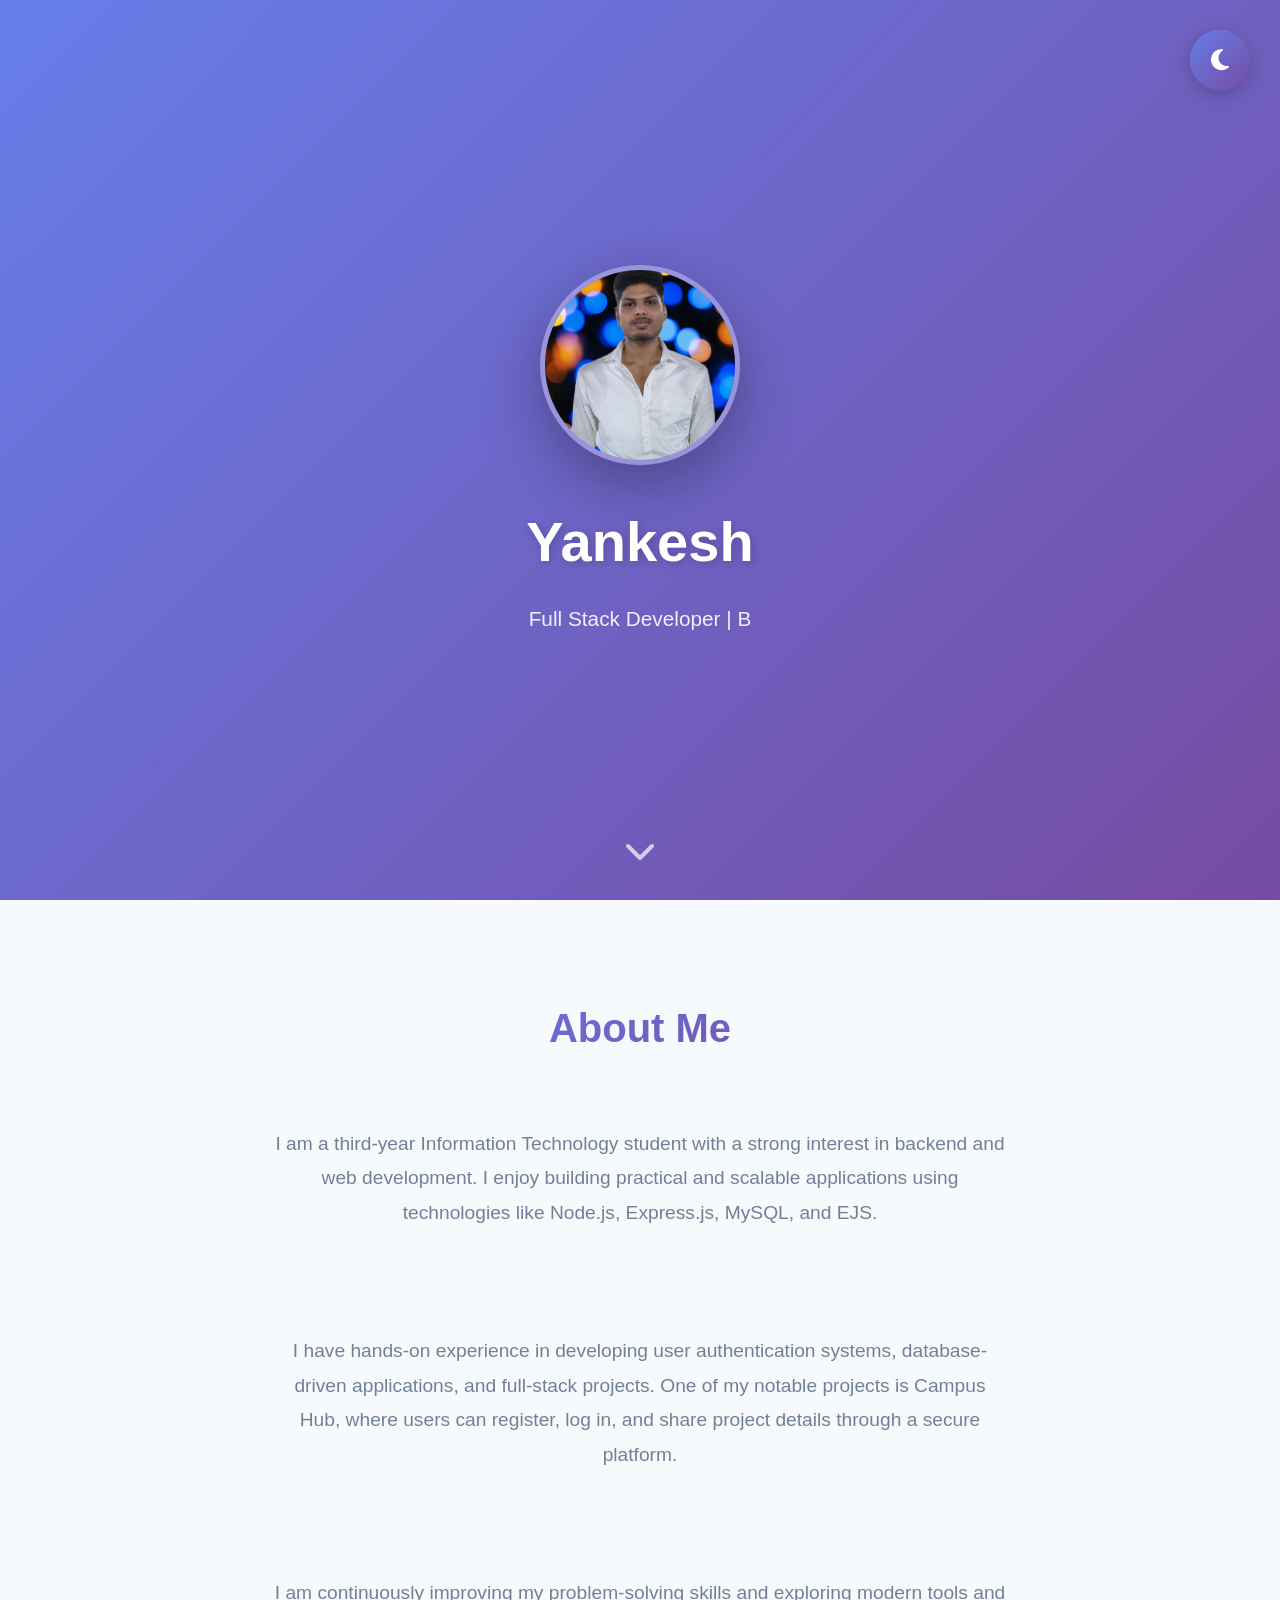
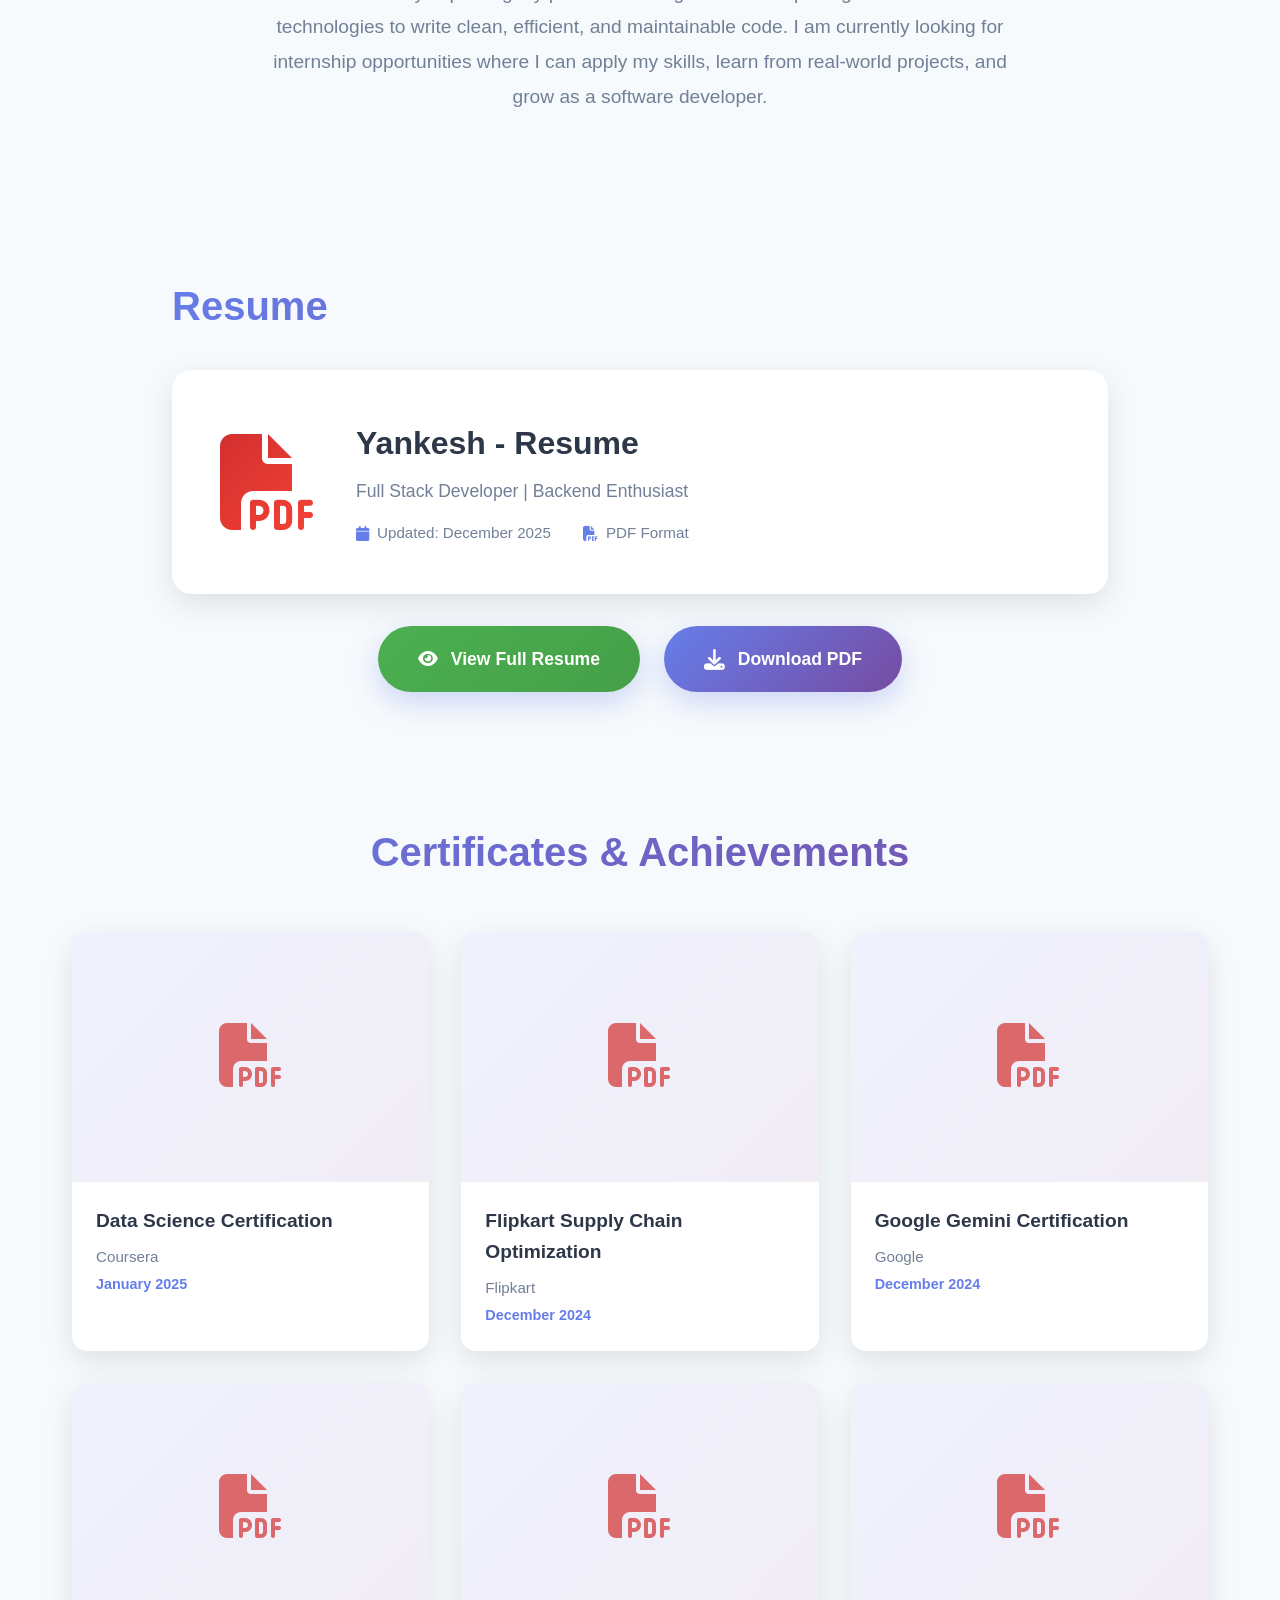
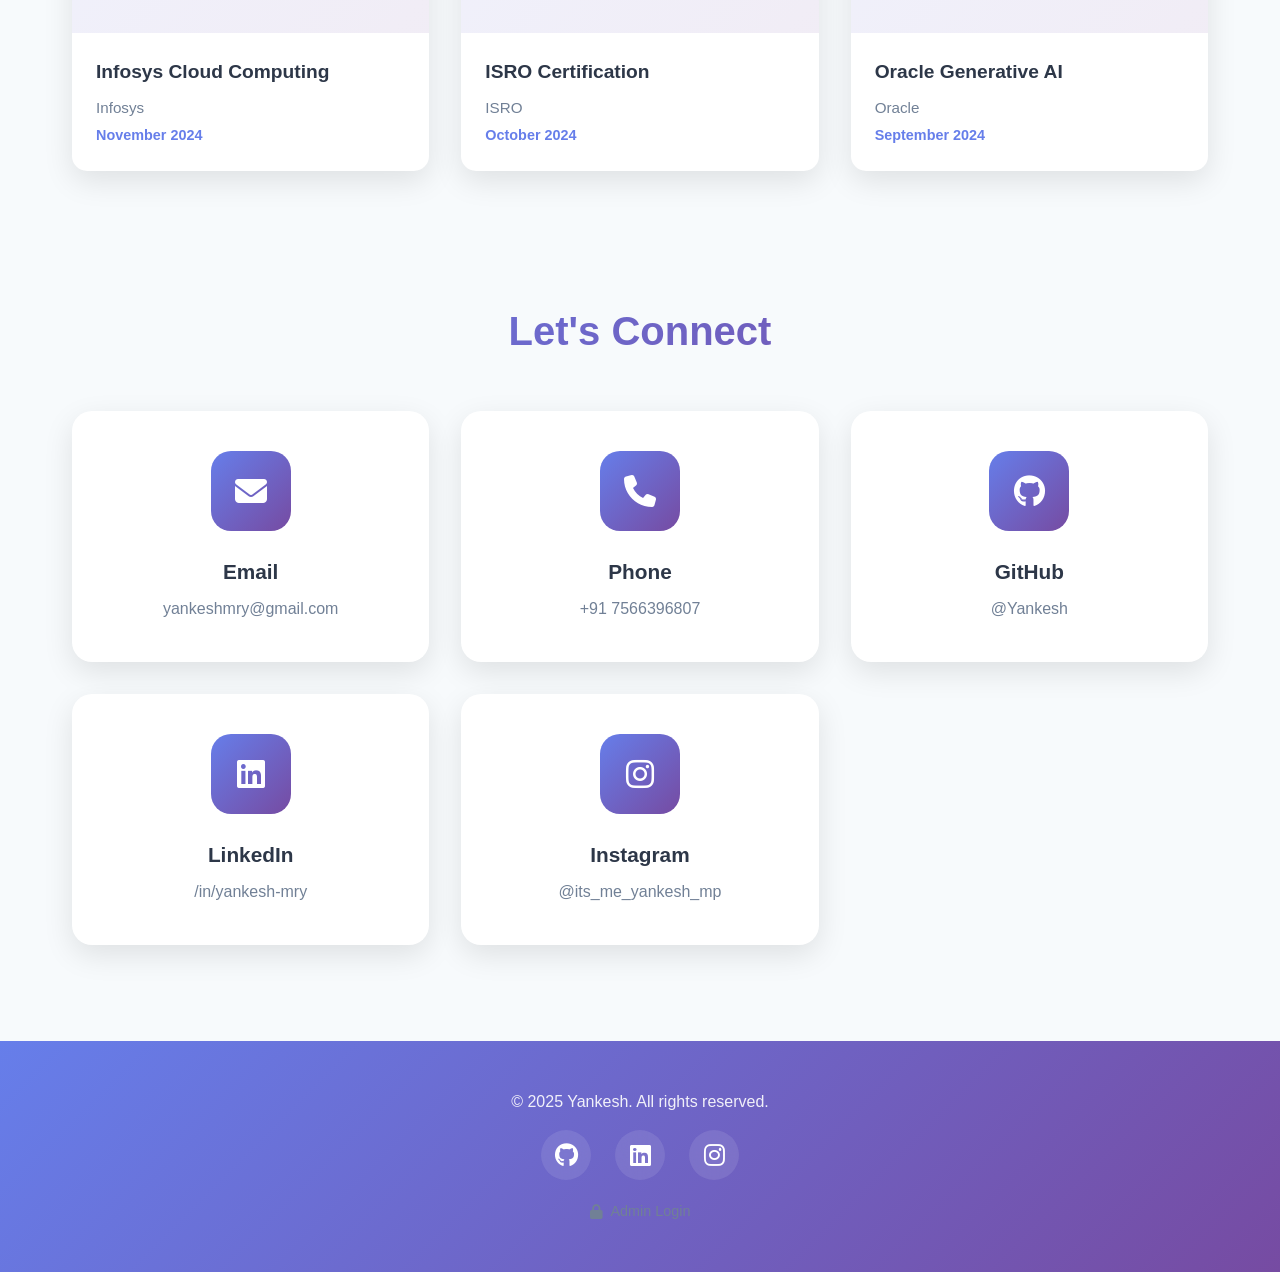
==== index.html @ 4e936c25 "Create portfolio website Add static portfolio, admin editor, resume, certificates, and profile asset" ====
<!DOCTYPE html>
<html lang="en">
<head>
    <meta charset="UTF-8">
    <meta name="viewport" content="width=device-width, initial-scale=1.0">
    <title>My Portfolio</title>
    <link rel="stylesheet" href="style.css">
    <link rel="stylesheet" href="https://cdnjs.cloudflare.com/ajax/libs/font-awesome/6.4.0/css/all.min.css">
</head>
<body>
    <!-- Theme Toggle Button -->
    <button class="theme-toggle" id="themeToggle" aria-label="Toggle Dark Mode">
        <i class="fas fa-moon"></i>
        <i class="fas fa-sun"></i>
    </button>
    
    <div class="container">
        <!-- Hero Section -->
        <section class="hero">
            <div class="profile-container">
                <div class="profile-image">
                    <img src="YANKESH.jpg" alt="Profile Photo">
                </div>
            </div>
            <h1 class="name">Yankesh</h1>
            <p class="tagline">Full Stack Developer | Backend Enthusiast | Problem Solver</p>
            <div class="scroll-indicator">
                <i class="fas fa-chevron-down"></i>
            </div>
        </section>

        <!-- About Section -->
        <section class="about">
            <h2 class="section-title">About Me</h2>
            <p class="about-text">
                I am a third-year Information Technology student with a strong interest in backend and web development. I enjoy building practical and scalable applications using technologies like Node.js, Express.js, MySQL, and EJS.
                <br><br>
                I have hands-on experience in developing user authentication systems, database-driven applications, and full-stack projects. One of my notable projects is Campus Hub, where users can register, log in, and share project details through a secure platform.
                <br><br>
                I am continuously improving my problem-solving skills and exploring modern tools and technologies to write clean, efficient, and maintainable code. I am currently looking for internship opportunities where I can apply my skills, learn from real-world projects, and grow as a software developer.
            </p>
        </section>

        <!-- Resume Section -->
        <section class="resume">
            <h2 class="section-title">Resume</h2>
            
            <div class="resume-container">
                <!-- Resume Card -->
                <div class="resume-card">
                    <div class="resume-icon-section">
                        <i class="fas fa-file-pdf"></i>
                    </div>
                    <div class="resume-info-section">
                        <h3>Yankesh - Resume</h3>
                        <p class="resume-subtitle">Full Stack Developer | Backend Enthusiast</p>
                        <div class="resume-meta">
                            <span><i class="fas fa-calendar"></i> Updated: December 2025</span>
                            <span><i class="fas fa-file-pdf"></i> PDF Format</span>
                        </div>
                    </div>
                </div>
                
                <!-- Action Buttons -->
                <div class="resume-actions">
                    <a href="Yankesh_Resume_2025.pdf" target="_blank" class="view-btn">
                        <i class="fas fa-eye"></i>
                        View Full Resume
                    </a>
                    <a href="Yankesh_Resume_2025.pdf" download="Yankesh_Resume.pdf" class="download-btn">
                        <i class="fas fa-download"></i>
                        Download PDF
                    </a>
                </div>
            </div>
        </section>

        <!-- Certificates Section -->
        <section class="certificates">
            <h2 class="section-title">Certificates & Achievements</h2>
            <div class="certificates-grid" id="certificatesGrid">
                <!-- Certificates will be dynamically loaded here -->
            </div>
        </section>

        <!-- Certificate Modal -->
        <div class="modal" id="certificateModal">
            <span class="modal-close">&times;</span>
            <div class="modal-content">
                <img src="" alt="Certificate" id="modalImage">
                <div class="modal-navigation">
                    <button class="modal-nav prev" id="prevCert"><i class="fas fa-chevron-left"></i></button>
                    <button class="modal-nav next" id="nextCert"><i class="fas fa-chevron-right"></i></button>
                </div>
            </div>
        </div>

        <!-- Contact Section -->
        <section class="contact">
            <h2 class="section-title">Let's Connect</h2>
            <div class="contact-grid">
                <!-- Email -->
                <a href="mailto:yankeshmry@gmail.com" class="contact-card">
                    <div class="icon-wrapper">
                        <i class="fas fa-envelope"></i>
                    </div>
                    <h3>Email</h3>
                    <p>yankeshmry@gmail.com</p>
                </a>

                <!-- Phone -->
                <a href="tel:+917566396807" class="contact-card">
                    <div class="icon-wrapper">
                        <i class="fas fa-phone"></i>
                    </div>
                    <h3>Phone</h3>
                    <p>+91 7566396807</p>
                </a>

                <!-- GitHub -->
                <a href="https://github.com/Yankesh" target="_blank" class="contact-card">
                    <div class="icon-wrapper">
                        <i class="fab fa-github"></i>
                    </div>
                    <h3>GitHub</h3>
                    <p>@Yankesh</p>
                </a>

                <!-- LinkedIn -->
                <a href="https://www.linkedin.com/in/yankesh-mry-a05495261/" target="_blank" class="contact-card">
                    <div class="icon-wrapper">
                        <i class="fab fa-linkedin"></i>
                    </div>
                    <h3>LinkedIn</h3>
                    <p>/in/yankesh-mry</p>
                </a>

                <!-- Instagram -->
                <a href="https://www.instagram.com/its_me_yankesh_mp/" target="_blank" class="contact-card">
                    <div class="icon-wrapper">
                        <i class="fab fa-instagram"></i>
                    </div>
                    <h3>Instagram</h3>
                    <p>@its_me_yankesh_mp</p>
                </a>
            </div>
        </section>

        <!-- Footer -->
        <footer class="footer">
            <p>&copy; 2025 Yankesh. All rights reserved.</p>
            <div class="social-links">
                <a href="https://github.com/Yankesh" target="_blank"><i class="fab fa-github"></i></a>
                <a href="https://www.linkedin.com/in/yankesh-mry-a05495261/" target="_blank"><i class="fab fa-linkedin"></i></a>
                <a href="https://www.instagram.com/its_me_yankesh_mp/" target="_blank"><i class="fab fa-instagram"></i></a>
            </div>
            <a href="admin.html" class="admin-login">
                <i class="fas fa-lock"></i>
                Admin Login
            </a>
        </footer>
    </div>

    <!-- Background Animation -->
    <div class="bg-animation">
        <div class="shape shape-1"></div>
        <div class="shape shape-2"></div>
        <div class="shape shape-3"></div>
    </div>

    <script src="script.js"></script>
</body>
</html>
---- style.css ----
* {
    margin: 0;
    padding: 0;
    box-sizing: border-box;
}

:root {
    --primary-color: #667eea;
    --secondary-color: #764ba2;
    --accent-color: #f093fb;
    --text-color: #2d3748;
    --text-light: #718096;
    --bg-color: #f7fafc;
    --card-bg: #ffffff;
    --shadow: 0 10px 30px rgba(0, 0, 0, 0.1);
    --shadow-hover: 0 15px 40px rgba(0, 0, 0, 0.15);
}

/* Dark Theme */
body.dark-theme {
    --text-color: #e2e8f0;
    --text-light: #a0aec0;
    --bg-color: #1a202c;
    --card-bg: #2d3748;
    --shadow: 0 10px 30px rgba(0, 0, 0, 0.3);
    --shadow-hover: 0 15px 40px rgba(0, 0, 0, 0.4);
}

body {
    font-family: 'Segoe UI', Tahoma, Geneva, Verdana, sans-serif;
    background: var(--bg-color);
    color: var(--text-color);
    line-height: 1.6;
    overflow-x: hidden;
    transition: background 0.3s ease, color 0.3s ease;
}

/* Theme Toggle Button */
.theme-toggle {
    position: fixed;
    top: 30px;
    right: 30px;
    width: 60px;
    height: 60px;
    border-radius: 50%;
    border: none;
    background: linear-gradient(135deg, var(--primary-color), var(--secondary-color));
    color: white;
    font-size: 1.5rem;
    cursor: pointer;
    box-shadow: 0 5px 20px rgba(0, 0, 0, 0.2);
    z-index: 1000;
    display: flex;
    align-items: center;
    justify-content: center;
    transition: all 0.3s ease;
    overflow: hidden;
}

.theme-toggle:hover {
    transform: scale(1.1) rotate(10deg);
    box-shadow: 0 8px 25px rgba(0, 0, 0, 0.3);
}

.theme-toggle:active {
    transform: scale(0.95);
}

.theme-toggle i {
    position: absolute;
    transition: all 0.3s ease;
}

.theme-toggle .fa-sun {
    opacity: 0;
    transform: rotate(180deg) scale(0);
}

.theme-toggle .fa-moon {
    opacity: 1;
    transform: rotate(0deg) scale(1);
}

body.dark-theme .theme-toggle .fa-sun {
    opacity: 1;
    transform: rotate(0deg) scale(1);
}

body.dark-theme .theme-toggle .fa-moon {
    opacity: 0;
    transform: rotate(-180deg) scale(0);
}

.container {
    position: relative;
    z-index: 1;
}

/* Hero Section */
.hero {
    min-height: 100vh;
    display: flex;
    flex-direction: column;
    justify-content: center;
    align-items: center;
    text-align: center;
    padding: 2rem;
    background: linear-gradient(135deg, var(--primary-color) 0%, var(--secondary-color) 100%);
    position: relative;
    overflow: hidden;
}

.profile-container {
    margin-bottom: 2rem;
    animation: fadeInDown 1s ease;
}

.profile-image {
    width: 200px;
    height: 200px;
    border-radius: 50%;
    overflow: hidden;
    border: 5px solid rgba(255, 255, 255, 0.3);
    box-shadow: 0 20px 60px rgba(0, 0, 0, 0.3);
    transition: transform 0.3s ease;
}

.profile-image:hover {
    transform: scale(1.05) rotate(5deg);
}

.profile-image img {
    width: 100%;
    height: 100%;
    object-fit: cover;
}

.name {
    font-size: 3.5rem;
    font-weight: 700;
    color: white;
    margin-bottom: 1rem;
    animation: fadeInUp 1s ease 0.2s backwards;
    text-shadow: 2px 2px 10px rgba(0, 0, 0, 0.2);
}

.tagline {
    font-size: 1.3rem;
    color: rgba(255, 255, 255, 0.9);
    animation: fadeInUp 1s ease 0.4s backwards;
    font-weight: 300;
}

.scroll-indicator {
    position: absolute;
    bottom: 30px;
    left: 50%;
    transform: translateX(-50%);
    animation: bounce 2s infinite;
}

.scroll-indicator i {
    font-size: 2rem;
    color: rgba(255, 255, 255, 0.7);
}

/* About Section */
.about {
    max-width: 800px;
    margin: 0 auto;
    padding: 6rem 2rem;
    text-align: center;
    animation: fadeIn 1s ease;
}

.section-title {
    font-size: 2.5rem;
    margin-bottom: 2rem;
    background: linear-gradient(135deg, var(--primary-color), var(--secondary-color));
    -webkit-background-clip: text;
    -webkit-text-fill-color: transparent;
    background-clip: text;
    font-weight: 700;
}

.about-text {
    font-size: 1.2rem;
    color: var(--text-light);
    line-height: 1.8;
    white-space: pre-line;
}

/* Resume Section */
.resume {
    max-width: 1000px;
    margin: 0 auto;
    padding: 4rem 2rem;
    background: var(--bg-color);
}

.resume-container {
    display: flex;
    flex-direction: column;
    align-items: center;
    gap: 2rem;
}

.resume-viewer {
    width: 100%;
    height: 700px;
    border-radius: 15px;
    overflow: hidden;
    box-shadow: var(--shadow);
    background: #f5f5f5;
    border: 2px solid rgba(102, 126, 234, 0.2);
    position: relative;
}

.resume-viewer iframe {
    width: 100%;
    height: 100%;
    border: none;
    display: block;
}

.resume-card {
    width: 100%;
    background: var(--card-bg);
    border-radius: 20px;
    padding: 3rem;
    box-shadow: var(--shadow);
    display: flex;
    align-items: center;
    gap: 2.5rem;
    transition: all 0.3s ease;
}

.resume-card:hover {
    box-shadow: var(--shadow-hover);
    transform: translateY(-5px);
}

.resume-icon-section {
    flex-shrink: 0;
}

.resume-icon-section i {
    font-size: 6rem;
    background: linear-gradient(135deg, #d32f2f, #f44336);
    -webkit-background-clip: text;
    -webkit-text-fill-color: transparent;
    background-clip: text;
}

.resume-info-section {
    flex: 1;
}

.resume-info-section h3 {
    font-size: 2rem;
    color: var(--text-color);
    margin-bottom: 0.5rem;
}

.resume-subtitle {
    color: var(--text-light);
    font-size: 1.1rem;
    margin-bottom: 1rem;
}

.resume-meta {
    display: flex;
    gap: 2rem;
    flex-wrap: wrap;
}

.resume-meta span {
    display: flex;
    align-items: center;
    gap: 0.5rem;
    color: var(--text-light);
    font-size: 0.95rem;
}

.resume-meta i {
    color: var(--primary-color);
}

.resume-placeholder {
    text-align: center;
    padding: 3rem;
}

.resume-placeholder i {
    font-size: 5rem;
    color: var(--primary-color);
    margin-bottom: 1.5rem;
}

.resume-placeholder h3 {
    font-size: 1.8rem;
    color: var(--text-color);
    margin-bottom: 0.5rem;
}

.resume-placeholder p {
    color: var(--text-light);
    font-size: 1.1rem;
}

.resume-actions {
    display: flex;
    gap: 1.5rem;
    flex-wrap: wrap;
    justify-content: center;
}

.view-btn,
.download-btn {
    display: inline-flex;
    align-items: center;
    gap: 0.8rem;
    padding: 1.2rem 2.5rem;
    color: white;
    text-decoration: none;
    border-radius: 50px;
    font-size: 1.1rem;
    font-weight: 600;
    box-shadow: 0 10px 30px rgba(102, 126, 234, 0.3);
    transition: all 0.3s ease;
}

.view-btn {
    background: linear-gradient(135deg, #4CAF50, #45a049);
}

.view-btn:hover {
    transform: translateY(-5px);
    box-shadow: 0 15px 40px rgba(76, 175, 80, 0.4);
}

.resume-viewer iframe {
    width: 100%;
    height: 100%;
    border: none;
    display: block;
    background: white;
}

.resume-viewer object,
.resume-viewer embed {
    width: 100%;
    height: 100%;
    border: none;
}

.resume-download {
    text-align: center;
}

.download-btn {
    display: inline-flex;
    align-items: center;
    gap: 0.8rem;
    padding: 1.2rem 2.5rem;
    background: linear-gradient(135deg, var(--primary-color), var(--secondary-color));
    color: white;
    text-decoration: none;
    border-radius: 50px;
    font-size: 1.1rem;
    font-weight: 600;
    box-shadow: 0 10px 30px rgba(102, 126, 234, 0.3);
    transition: all 0.3s ease;
}

.download-btn:hover {
    transform: translateY(-5px);
    box-shadow: 0 15px 40px rgba(102, 126, 234, 0.4);
}

.download-btn i {
    font-size: 1.3rem;
}

.admin-login {
    display: inline-flex;
    align-items: center;
    gap: 0.5rem;
    margin-top: 1.25rem;
    color: var(--text-light);
    font-size: 0.9rem;
    text-decoration: none;
    transition: color 0.2s ease;
}

.admin-login:hover {
    color: var(--primary-color);
}

/* Certificates Section */
.certificates {
    max-width: 1200px;
    margin: 0 auto;
    padding: 4rem 2rem;
    text-align: center;
    background: var(--bg-color);
}

.certificates-grid {
    display: grid;
    grid-template-columns: repeat(auto-fit, minmax(300px, 1fr));
    gap: 2rem;
    margin-top: 3rem;
}

.certificate-card {
    background: var(--card-bg);
    border-radius: 15px;
    overflow: hidden;
    box-shadow: var(--shadow);
    transition: all 0.3s ease;
    cursor: pointer;
}

.certificate-card:hover {
    transform: translateY(-10px);
    box-shadow: var(--shadow-hover);
}

.certificate-image {
    position: relative;
    width: 100%;
    height: 250px;
    overflow: hidden;
    background: linear-gradient(135deg, rgba(102, 126, 234, 0.1), rgba(118, 75, 162, 0.1));
    display: flex;
    align-items: center;
    justify-content: center;
}

.pdf-icon {
    font-size: 4rem;
    color: #d32f2f;
    opacity: 0.7;
    transition: all 0.3s ease;
}

.certificate-card:hover .pdf-icon {
    transform: scale(1.2);
    color: #ff5252;
    opacity: 1;
}

.certificate-image img {
    width: 100%;
    height: 100%;
    object-fit: cover;
    transition: transform 0.3s ease;
}

.certificate-card:hover .certificate-image img {
    transform: scale(1.1);
}

.certificate-overlay {
    position: absolute;
    top: 0;
    left: 0;
    width: 100%;
    height: 100%;
    background: rgba(102, 126, 234, 0.9);
    display: flex;
    align-items: center;
    justify-content: center;
    opacity: 0;
    transition: opacity 0.3s ease;
}

.certificate-card:hover .certificate-overlay {
    opacity: 1;
}

.certificate-overlay i {
    font-size: 3rem;
    color: white;
}

.certificate-info {
    padding: 1.5rem;
    text-align: left;
}

.certificate-info h3 {
    font-size: 1.2rem;
    margin-bottom: 0.5rem;
    color: var(--text-color);
}

.cert-issuer {
    color: var(--text-light);
    font-size: 0.95rem;
    margin-bottom: 0.25rem;
}

.cert-date {
    color: var(--primary-color);
    font-size: 0.9rem;
    font-weight: 600;
}

/* Certificate Modal */
.modal {
    display: none;
    position: fixed;
    z-index: 2000;
    left: 0;
    top: 0;
    width: 100%;
    height: 100%;
    background: rgba(0, 0, 0, 0.95);
    animation: fadeIn 0.3s ease;
}

.modal.active {
    display: flex;
    align-items: center;
    justify-content: center;
}

.modal-content {
    position: relative;
    max-width: 90%;
    max-height: 90vh;
    animation: zoomIn 0.3s ease;
}

.modal-content img {
    width: 100%;
    height: auto;
    max-height: 90vh;
    object-fit: contain;
    border-radius: 10px;
}

.modal-close {
    position: absolute;
    top: 20px;
    right: 40px;
    font-size: 3rem;
    color: white;
    cursor: pointer;
    z-index: 2001;
    transition: transform 0.2s ease;
}

.modal-close:hover {
    transform: scale(1.2) rotate(90deg);
}

.modal-navigation {
    position: absolute;
    top: 50%;
    width: 100%;
    display: flex;
    justify-content: space-between;
    transform: translateY(-50%);
    padding: 0 20px;
    pointer-events: none;
}

.modal-nav {
    background: rgba(102, 126, 234, 0.8);
    border: none;
    color: white;
    font-size: 2rem;
    width: 50px;
    height: 50px;
    border-radius: 50%;
    cursor: pointer;
    transition: all 0.3s ease;
    pointer-events: auto;
    display: flex;
    align-items: center;
    justify-content: center;
}

.modal-nav:hover {
    background: rgba(102, 126, 234, 1);
    transform: scale(1.1);
}

@keyframes zoomIn {
    from {
        transform: scale(0.8);
        opacity: 0;
    }
    to {
        transform: scale(1);
        opacity: 1;
    }
}

/* Contact Section */
.contact {
    max-width: 1200px;
    margin: 0 auto;
    padding: 4rem 2rem 6rem;
    text-align: center;
}

.contact-grid {
    display: grid;
    grid-template-columns: repeat(auto-fit, minmax(280px, 1fr));
    gap: 2rem;
    margin-top: 3rem;
}

.contact-card {
    background: var(--card-bg);
    padding: 2.5rem 2rem;
    border-radius: 20px;
    text-decoration: none;
    color: var(--text-color);
    box-shadow: var(--shadow);
    transition: all 0.3s ease;
    position: relative;
    overflow: hidden;
}

.contact-card::before {
    content: '';
    position: absolute;
    top: 0;
    left: 0;
    width: 100%;
    height: 100%;
    background: linear-gradient(135deg, var(--primary-color), var(--secondary-color));
    opacity: 0;
    transition: opacity 0.3s ease;
    z-index: 0;
}

.contact-card:hover::before {
    opacity: 0.05;
}

.contact-card:hover {
    transform: translateY(-10px);
    box-shadow: var(--shadow-hover);
}

.icon-wrapper {
    width: 80px;
    height: 80px;
    margin: 0 auto 1.5rem;
    background: linear-gradient(135deg, var(--primary-color), var(--secondary-color));
    border-radius: 20px;
    display: flex;
    align-items: center;
    justify-content: center;
    position: relative;
    z-index: 1;
}

.icon-wrapper i {
    font-size: 2rem;
    color: white;
}

.contact-card h3 {
    font-size: 1.3rem;
    margin-bottom: 0.5rem;
    position: relative;
    z-index: 1;
}

.contact-card p {
    color: var(--text-light);
    font-size: 1rem;
    position: relative;
    z-index: 1;
}

/* Footer */
.footer {
    background: linear-gradient(135deg, var(--primary-color) 0%, var(--secondary-color) 100%);
    color: white;
    padding: 3rem 2rem;
    text-align: center;
    transition: background 0.3s ease;
}

.footer p {
    margin-bottom: 1rem;
    opacity: 0.9;
}

.social-links {
    display: flex;
    justify-content: center;
    gap: 1.5rem;
}

.social-links a {
    width: 50px;
    height: 50px;
    background: rgba(255, 255, 255, 0.1);
    border-radius: 50%;
    display: flex;
    align-items: center;
    justify-content: center;
    color: white;
    font-size: 1.5rem;
    text-decoration: none;
    transition: all 0.3s ease;
    backdrop-filter: blur(10px);
}

.social-links a:hover {
    background: rgba(255, 255, 255, 0.2);
    transform: translateY(-5px);
}

/* Background Animation */
.bg-animation {
    position: fixed;
    top: 0;
    left: 0;
    width: 100%;
    height: 100%;
    z-index: 0;
    overflow: hidden;
    pointer-events: none;
}

.shape {
    position: absolute;
    border-radius: 50%;
    opacity: 0.1;
}

.shape-1 {
    width: 300px;
    height: 300px;
    background: linear-gradient(135deg, var(--primary-color), var(--accent-color));
    top: 10%;
    left: 10%;
    animation: float 20s infinite ease-in-out;
}

.shape-2 {
    width: 400px;
    height: 400px;
    background: linear-gradient(135deg, var(--secondary-color), var(--primary-color));
    bottom: 10%;
    right: 10%;
    animation: float 25s infinite ease-in-out reverse;
}

.shape-3 {
    width: 250px;
    height: 250px;
    background: linear-gradient(135deg, var(--accent-color), var(--secondary-color));
    top: 50%;
    right: 20%;
    animation: float 30s infinite ease-in-out;
}

/* Animations */
@keyframes fadeIn {
    from {
        opacity: 0;
    }
    to {
        opacity: 1;
    }
}

@keyframes fadeInUp {
    from {
        opacity: 0;
        transform: translateY(30px);
    }
    to {
        opacity: 1;
        transform: translateY(0);
    }
}

@keyframes fadeInDown {
    from {
        opacity: 0;
        transform: translateY(-30px);
    }
    to {
        opacity: 1;
        transform: translateY(0);
    }
}

@keyframes bounce {
    0%, 20%, 50%, 80%, 100% {
        transform: translateX(-50%) translateY(0);
    }
    40% {
        transform: translateX(-50%) translateY(-10px);
    }
    60% {
        transform: translateX(-50%) translateY(-5px);
    }
}

@keyframes float {
    0%, 100% {
        transform: translate(0, 0) rotate(0deg);
    }
    25% {
        transform: translate(30px, 30px) rotate(90deg);
    }
    50% {
        transform: translate(-20px, 50px) rotate(180deg);
    }
    75% {
        transform: translate(-50px, -30px) rotate(270deg);
    }
}

/* Responsive Design */
@media (max-width: 768px) {
    .name {
        font-size: 2.5rem;
    }
    
    .tagline {
        font-size: 1.1rem;
    }
    
    .section-title {
        font-size: 2rem;
    }
    
    .contact-grid {
        grid-template-columns: 1fr;
        gap: 1.5rem;
    }
    
    .profile-image {
        width: 150px;
        height: 150px;
    }
    
    .certificates-grid {
        grid-template-columns: 1fr;
    }
    
    .modal-close {
        top: 10px;
        right: 20px;
        font-size: 2rem;
    }
    
    .modal-nav {
        width: 40px;
        height: 40px;
        font-size: 1.5rem;
    }
    
    .skills-grid {
        grid-template-columns: repeat(auto-fit, minmax(100px, 1fr));
        gap: 1rem;
    }
    
    .resume-subtitle {
        font-size: 1.5rem;
    }
    
    .timeline {
        padding-left: 1.5rem;
    }
    
    .timeline-item {
        padding-left: 1.5rem;
    }
    
    .resume-viewer {
        height: 500px;
    }
    
    .resume-card {
        flex-direction: column;
        text-align: center;
        padding: 2rem;
        gap: 1.5rem;
    }
    
    .resume-icon-section i {
        font-size: 4.5rem;
    }
    
    .resume-info-section h3 {
        font-size: 1.6rem;
    }
    
    .resume-meta {
        justify-content: center;
        gap: 1rem;
    }
    
    .resume-actions {
        flex-direction: column;
        width: 100%;
    }
    
    .view-btn,
    .download-btn {
        width: 100%;
        justify-content: center;
    }
}


@media (max-width: 480px) {
    html {
        font-size: 14px;
    }
    
    .name {
        font-size: 1.8rem;
        margin-bottom: 0.5rem;
    }
    
    .tagline {
        font-size: 0.9rem;
    }
    
    .section-title {
        font-size: 1.5rem;
        margin-bottom: 1.5rem;
    }
    
    .about-text {
        font-size: 1rem;
        line-height: 1.6;
    }
    
    .contact-grid {
        grid-template-columns: 1fr;
        gap: 1rem;
    }
    
    .contact-card {
        padding: 1.5rem 1rem;
    }
    
    .icon-wrapper {
        width: 70px;
        height: 70px;
        margin: 0 auto 1rem;
    }
    
    .icon-wrapper i {
        font-size: 1.8rem;
    }
    
    .contact-card h3 {
        font-size: 1.1rem;
    }
    
    .contact-card p {
        font-size: 0.9rem;
    }
    
    .certificates-grid {
        grid-template-columns: 1fr;
        gap: 1rem;
    }
    
    .certificate-card {
        border-radius: 12px;
    }
    
    .certificate-image {
        height: 200px;
    }
    
    .certificate-info {
        padding: 1.2rem;
    }
    
    .theme-toggle {
        top: 10px;
        right: 10px;
        width: 45px;
        height: 45px;
        font-size: 1rem;
    }
    
    .scroll-indicator i {
        font-size: 1.5rem;
    }
    
    .hero {
        padding: 1rem 0.8rem;
        min-height: 85vh;
    }
    
    .about {
        padding: 2.5rem 1rem;
    }
    
    .contact {
        padding: 2.5rem 1rem 3rem;
    }
    
    .resume {
        padding: 2.5rem 1rem;
    }
    
    .resume-container {
        gap: 1.5rem;
    }
    
    .resume-viewer {
        height: 350px;
        border-radius: 10px;
    }
    
    .resume-card {
        flex-direction: column;
        text-align: center;
        padding: 1.5rem;
        gap: 1rem;
    }
    
    .resume-icon-section i {
        font-size: 3.5rem;
    }
    
    .resume-info-section h3 {
        font-size: 1.4rem;
    }
    
    .resume-subtitle {
        font-size: 0.95rem;
    }
    
    .resume-meta {
        flex-direction: column;
        gap: 0.5rem;
        align-items: center;
    }
    
    .resume-actions {
        flex-direction: column;
        gap: 1rem;
        width: 100%;
    }
    
    .view-btn,
    .download-btn {
        width: 100%;
        justify-content: center;
        padding: 1rem 1.5rem;
        font-size: 0.95rem;
    }
    
    .download-btn {
        padding: 0.8rem 1.5rem;
        font-size: 0.9rem;
        gap: 0.5rem;
    }
    
    .certificates {
        padding: 2.5rem 1rem;
    }
    
    .modal-close {
        top: 8px;
        right: 12px;
        font-size: 1.8rem;
    }
    
    .modal-nav {
        width: 38px;
        height: 38px;
        font-size: 1.3rem;
    }
    
    .modal-content {
        max-width: 95%;
    }
    
    .skills-grid {
        grid-template-columns: repeat(2, 1fr);
        gap: 0.8rem;
    }
    
    .skill-item {
        padding: 1rem;
        border-radius: 12px;
    }
    
    .skill-item i {
        font-size: 2.2rem;
        margin-bottom: 0.5rem;
    }
    
    .skill-item span {
        font-size: 0.85rem;
    }
    
    .footer {
        padding: 2rem 1rem;
    }
    
    .footer p {
        font-size: 0.9rem;
        margin-bottom: 1rem;
    }
    
    .social-links {
        gap: 1rem;
    }
    
    .social-links a {
        width: 45px;
        height: 45px;
        font-size: 1.2rem;
    }
    
    .timeline {
        padding-left: 1rem;
    }
    
    .timeline::before {
        left: -0.5rem;
        width: 2px;
    }
    
    .timeline-dot {
        width: 16px;
        height: 16px;
        left: -1.8rem;
    }
    
    .timeline-item {
        margin-bottom: 1.8rem;
        padding-left: 1rem;
    }
    
    .timeline-content {
        padding: 1.2rem;
        border-radius: 10px;
    }
    
    .timeline-content h4 {
        font-size: 1.1rem;
    }
    
    .institution {
        font-size: 0.9rem;
    }
    
    .timeline-date {
        font-size: 0.85rem;
    }
    
    .description {
        font-size: 0.9rem;
    }
}
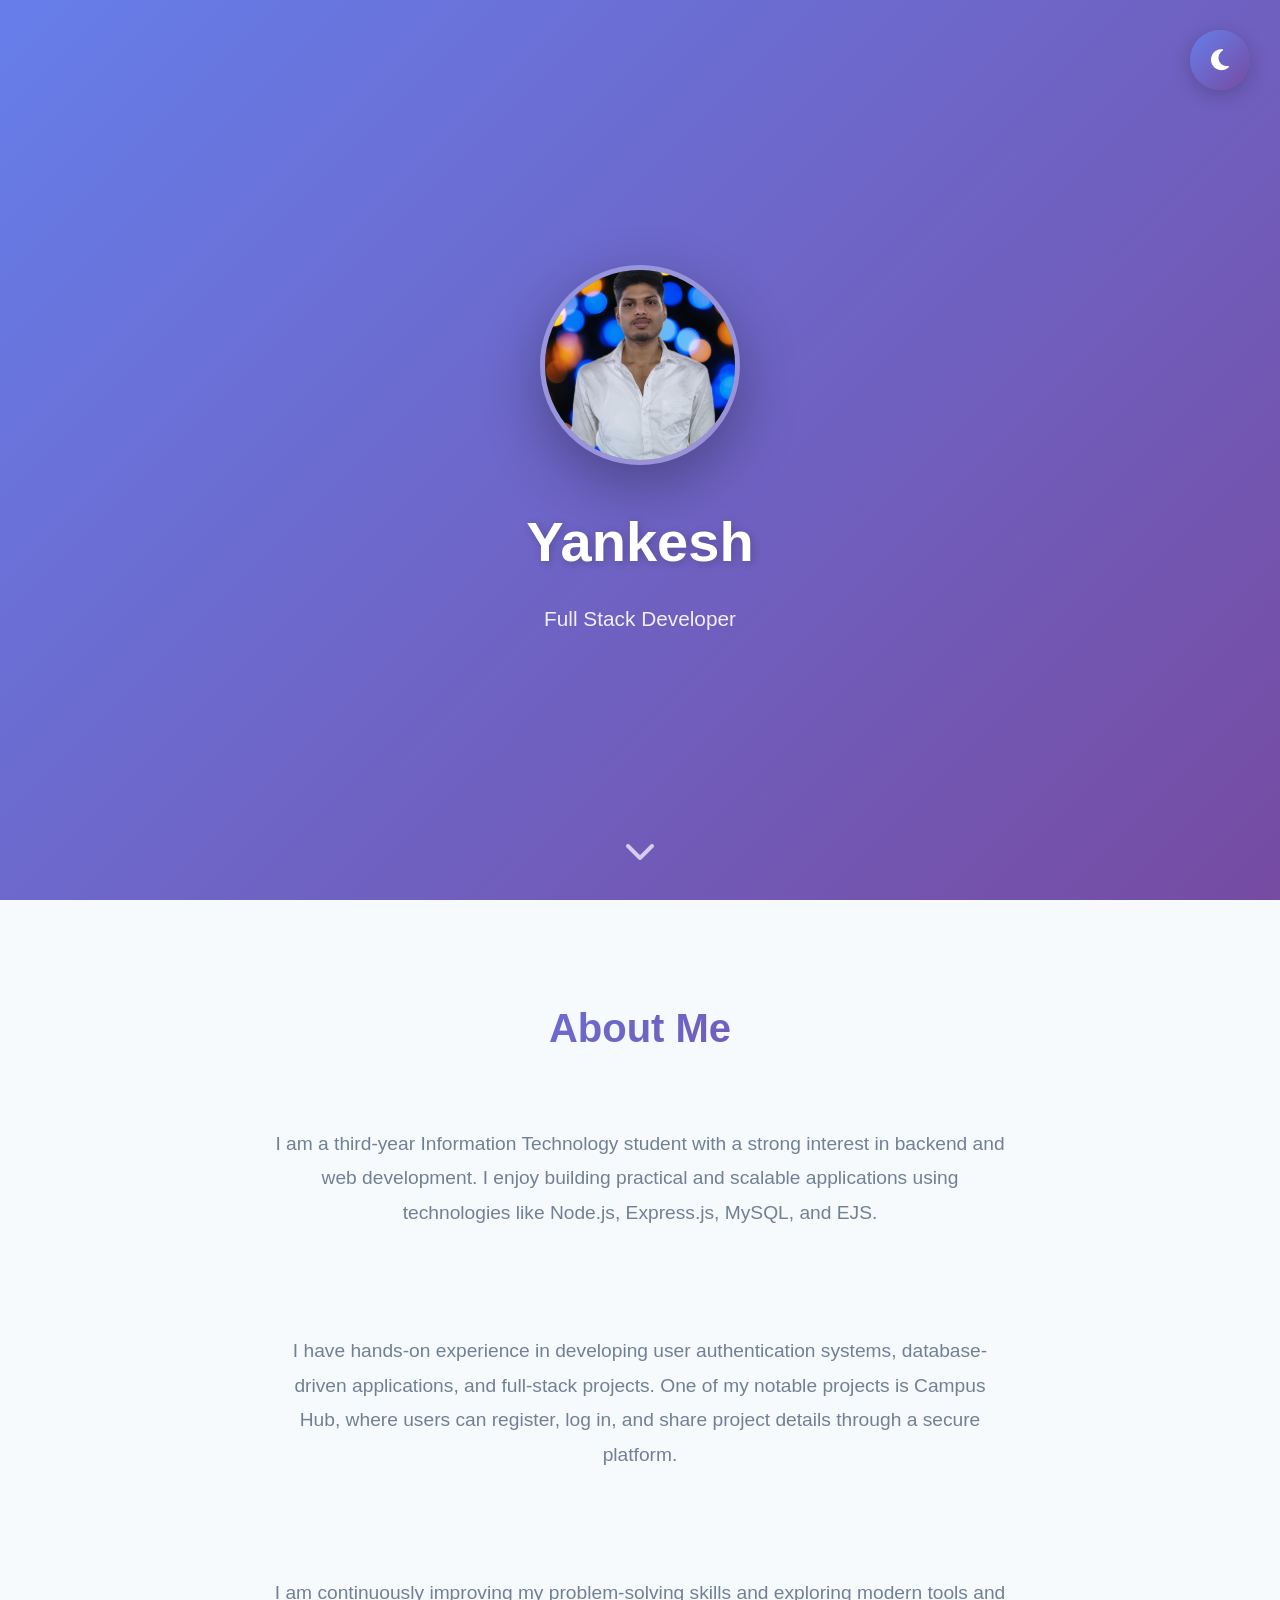
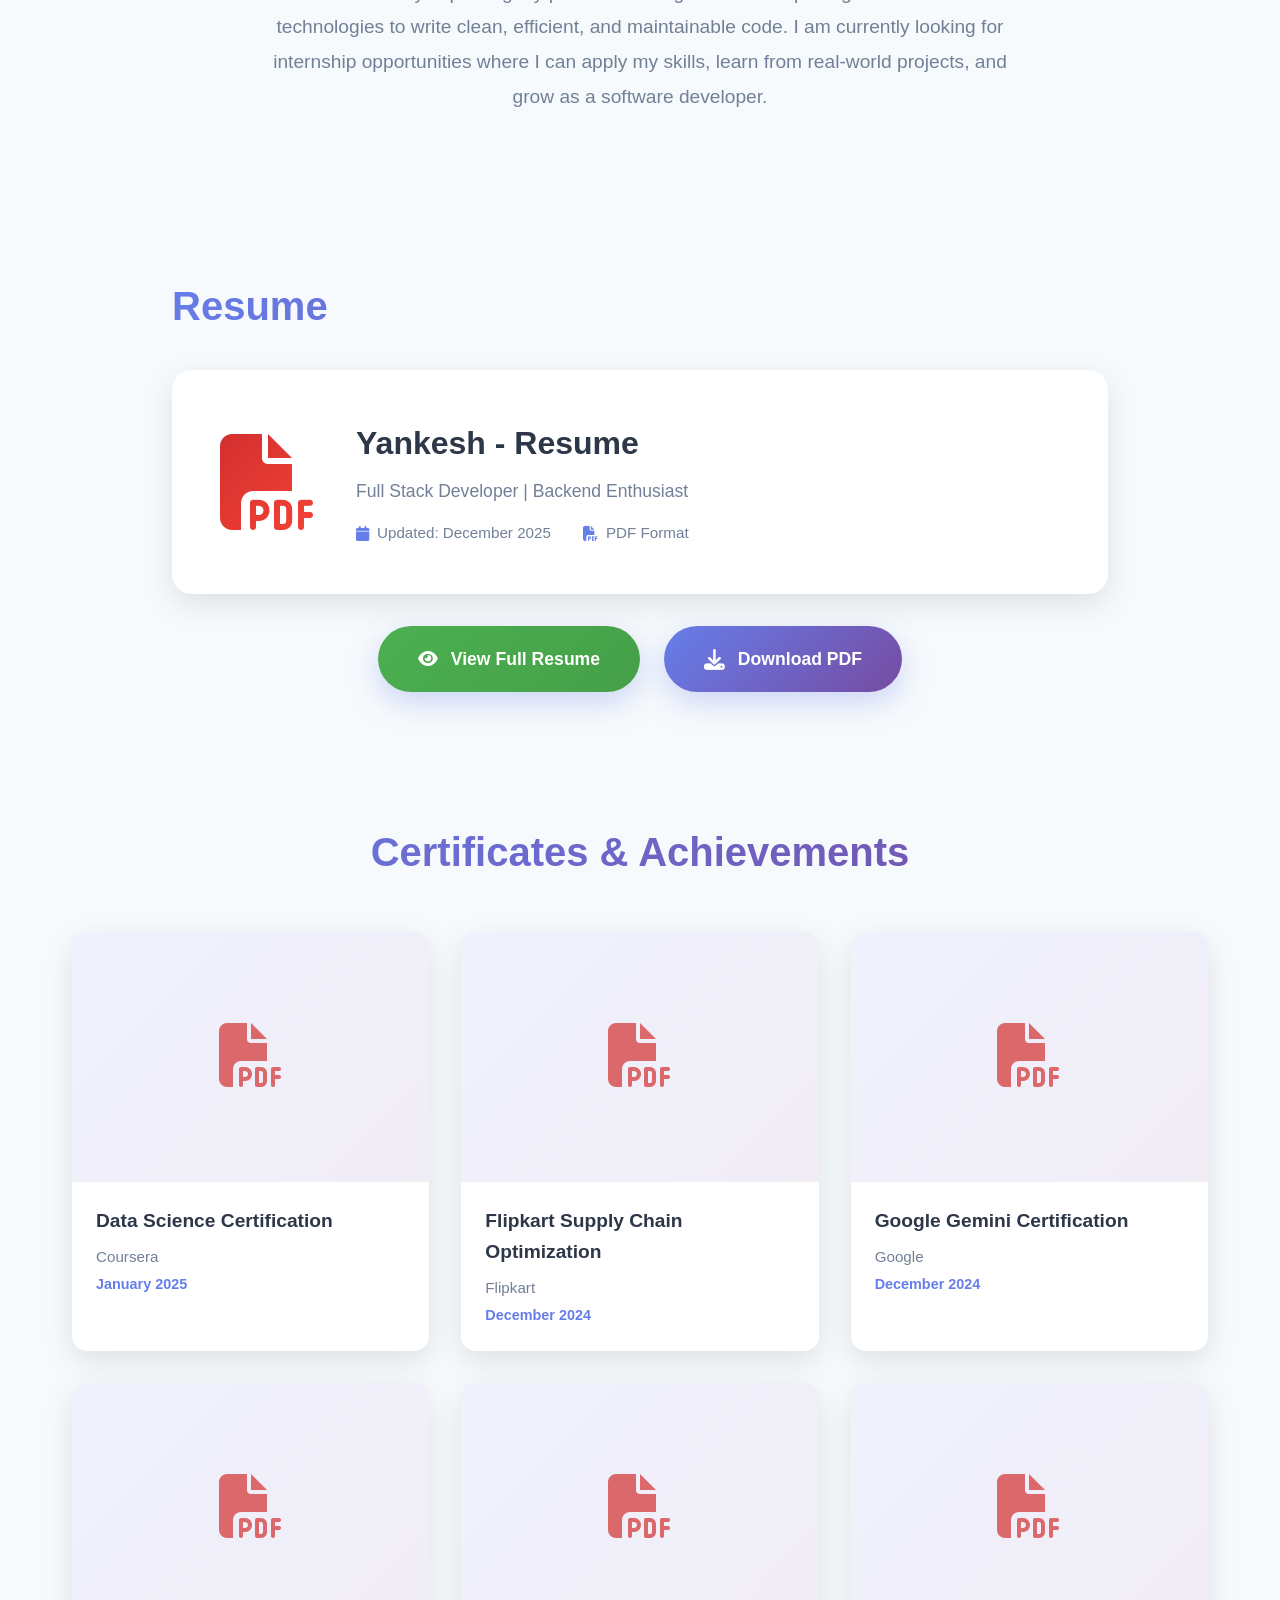
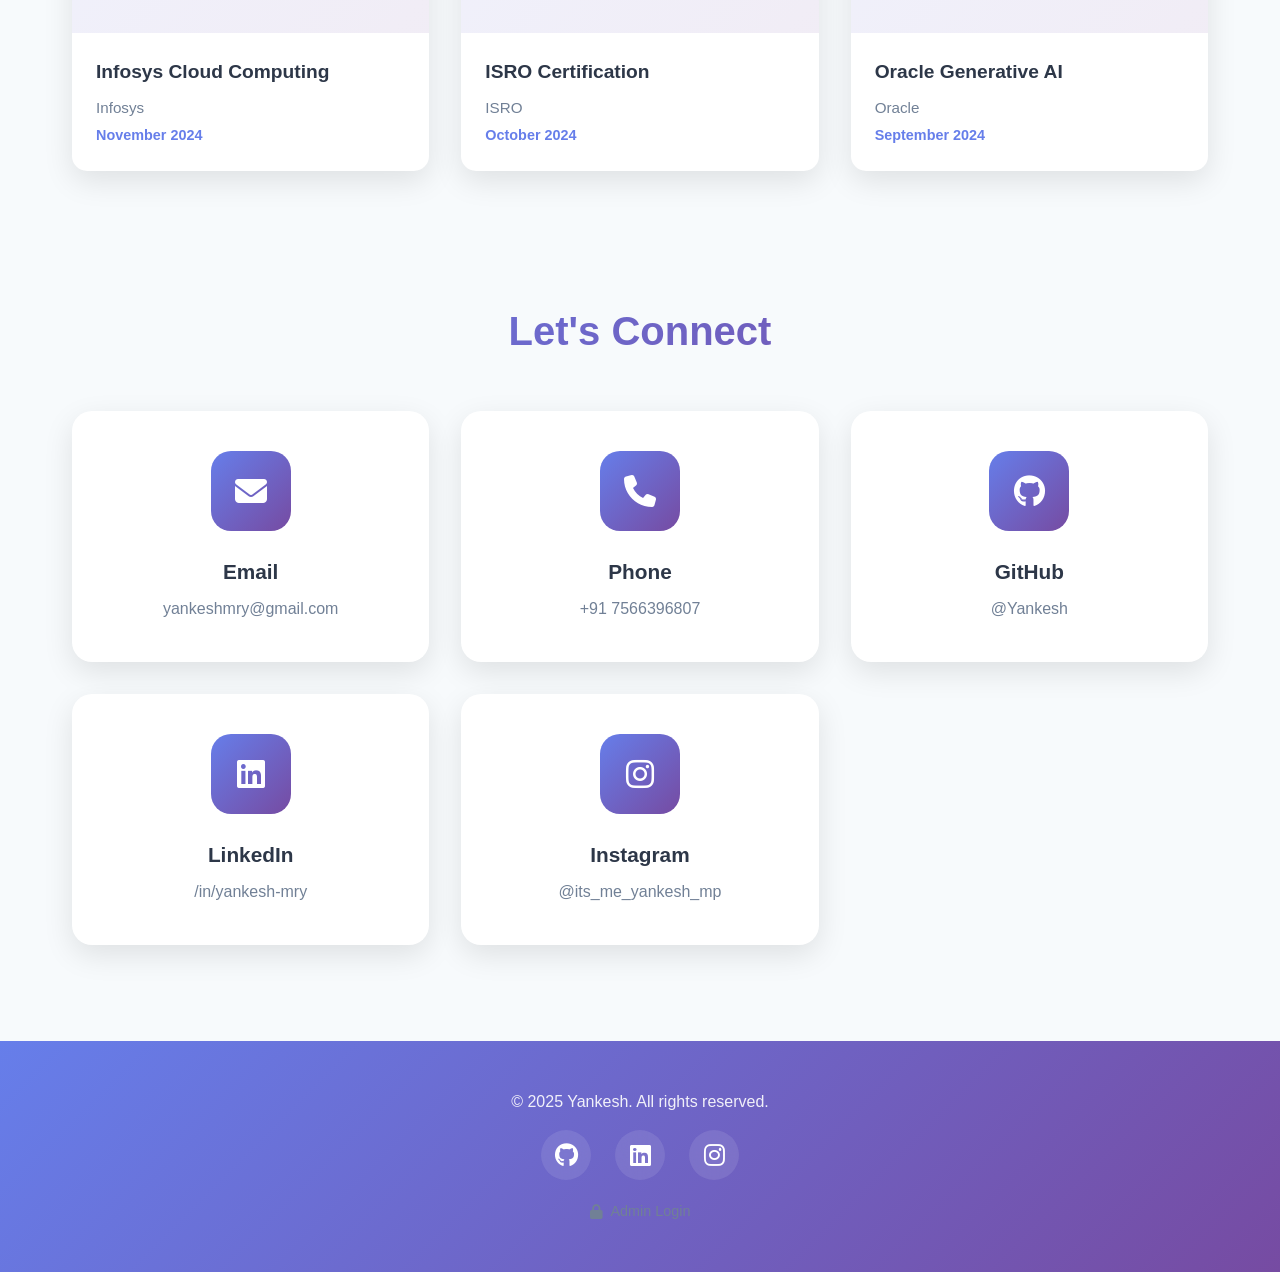
==== commit daf68207: "Add files via upload" ====
--- a/index.html
+++ b/index.html
@@ -1,173 +1,173 @@
-<!DOCTYPE html>
-<html lang="en">
-<head>
-    <meta charset="UTF-8">
-    <meta name="viewport" content="width=device-width, initial-scale=1.0">
-    <title>My Portfolio</title>
-    <link rel="stylesheet" href="style.css">
-    <link rel="stylesheet" href="https://cdnjs.cloudflare.com/ajax/libs/font-awesome/6.4.0/css/all.min.css">
-</head>
-<body>
-    <!-- Theme Toggle Button -->
-    <button class="theme-toggle" id="themeToggle" aria-label="Toggle Dark Mode">
-        <i class="fas fa-moon"></i>
-        <i class="fas fa-sun"></i>
-    </button>
-    
-    <div class="container">
-        <!-- Hero Section -->
-        <section class="hero">
-            <div class="profile-container">
-                <div class="profile-image">
-                    <img src="YANKESH.jpg" alt="Profile Photo">
-                </div>
-            </div>
-            <h1 class="name">Yankesh</h1>
-            <p class="tagline">Full Stack Developer | Backend Enthusiast | Problem Solver</p>
-            <div class="scroll-indicator">
-                <i class="fas fa-chevron-down"></i>
-            </div>
-        </section>
-
-        <!-- About Section -->
-        <section class="about">
-            <h2 class="section-title">About Me</h2>
-            <p class="about-text">
-                I am a third-year Information Technology student with a strong interest in backend and web development. I enjoy building practical and scalable applications using technologies like Node.js, Express.js, MySQL, and EJS.
-                <br><br>
-                I have hands-on experience in developing user authentication systems, database-driven applications, and full-stack projects. One of my notable projects is Campus Hub, where users can register, log in, and share project details through a secure platform.
-                <br><br>
-                I am continuously improving my problem-solving skills and exploring modern tools and technologies to write clean, efficient, and maintainable code. I am currently looking for internship opportunities where I can apply my skills, learn from real-world projects, and grow as a software developer.
-            </p>
-        </section>
-
-        <!-- Resume Section -->
-        <section class="resume">
-            <h2 class="section-title">Resume</h2>
-            
-            <div class="resume-container">
-                <!-- Resume Card -->
-                <div class="resume-card">
-                    <div class="resume-icon-section">
-                        <i class="fas fa-file-pdf"></i>
-                    </div>
-                    <div class="resume-info-section">
-                        <h3>Yankesh - Resume</h3>
-                        <p class="resume-subtitle">Full Stack Developer | Backend Enthusiast</p>
-                        <div class="resume-meta">
-                            <span><i class="fas fa-calendar"></i> Updated: December 2025</span>
-                            <span><i class="fas fa-file-pdf"></i> PDF Format</span>
-                        </div>
-                    </div>
-                </div>
-                
-                <!-- Action Buttons -->
-                <div class="resume-actions">
-                    <a href="Yankesh_Resume_2025.pdf" target="_blank" class="view-btn">
-                        <i class="fas fa-eye"></i>
-                        View Full Resume
-                    </a>
-                    <a href="Yankesh_Resume_2025.pdf" download="Yankesh_Resume.pdf" class="download-btn">
-                        <i class="fas fa-download"></i>
-                        Download PDF
-                    </a>
-                </div>
-            </div>
-        </section>
-
-        <!-- Certificates Section -->
-        <section class="certificates">
-            <h2 class="section-title">Certificates & Achievements</h2>
-            <div class="certificates-grid" id="certificatesGrid">
-                <!-- Certificates will be dynamically loaded here -->
-            </div>
-        </section>
-
-        <!-- Certificate Modal -->
-        <div class="modal" id="certificateModal">
-            <span class="modal-close">&times;</span>
-            <div class="modal-content">
-                <img src="" alt="Certificate" id="modalImage">
-                <div class="modal-navigation">
-                    <button class="modal-nav prev" id="prevCert"><i class="fas fa-chevron-left"></i></button>
-                    <button class="modal-nav next" id="nextCert"><i class="fas fa-chevron-right"></i></button>
-                </div>
-            </div>
-        </div>
-
-        <!-- Contact Section -->
-        <section class="contact">
-            <h2 class="section-title">Let's Connect</h2>
-            <div class="contact-grid">
-                <!-- Email -->
-                <a href="mailto:yankeshmry@gmail.com" class="contact-card">
-                    <div class="icon-wrapper">
-                        <i class="fas fa-envelope"></i>
-                    </div>
-                    <h3>Email</h3>
-                    <p>yankeshmry@gmail.com</p>
-                </a>
-
-                <!-- Phone -->
-                <a href="tel:+917566396807" class="contact-card">
-                    <div class="icon-wrapper">
-                        <i class="fas fa-phone"></i>
-                    </div>
-                    <h3>Phone</h3>
-                    <p>+91 7566396807</p>
-                </a>
-
-                <!-- GitHub -->
-                <a href="https://github.com/Yankesh" target="_blank" class="contact-card">
-                    <div class="icon-wrapper">
-                        <i class="fab fa-github"></i>
-                    </div>
-                    <h3>GitHub</h3>
-                    <p>@Yankesh</p>
-                </a>
-
-                <!-- LinkedIn -->
-                <a href="https://www.linkedin.com/in/yankesh-mry-a05495261/" target="_blank" class="contact-card">
-                    <div class="icon-wrapper">
-                        <i class="fab fa-linkedin"></i>
-                    </div>
-                    <h3>LinkedIn</h3>
-                    <p>/in/yankesh-mry</p>
-                </a>
-
-                <!-- Instagram -->
-                <a href="https://www.instagram.com/its_me_yankesh_mp/" target="_blank" class="contact-card">
-                    <div class="icon-wrapper">
-                        <i class="fab fa-instagram"></i>
-                    </div>
-                    <h3>Instagram</h3>
-                    <p>@its_me_yankesh_mp</p>
-                </a>
-            </div>
-        </section>
-
-        <!-- Footer -->
-        <footer class="footer">
-            <p>&copy; 2025 Yankesh. All rights reserved.</p>
-            <div class="social-links">
-                <a href="https://github.com/Yankesh" target="_blank"><i class="fab fa-github"></i></a>
-                <a href="https://www.linkedin.com/in/yankesh-mry-a05495261/" target="_blank"><i class="fab fa-linkedin"></i></a>
-                <a href="https://www.instagram.com/its_me_yankesh_mp/" target="_blank"><i class="fab fa-instagram"></i></a>
-            </div>
-            <a href="admin.html" class="admin-login">
-                <i class="fas fa-lock"></i>
-                Admin Login
-            </a>
-        </footer>
-    </div>
-
-    <!-- Background Animation -->
-    <div class="bg-animation">
-        <div class="shape shape-1"></div>
-        <div class="shape shape-2"></div>
-        <div class="shape shape-3"></div>
-    </div>
-
-    <script src="script.js"></script>
-</body>
-</html>
+<!DOCTYPE html>
+<html lang="en">
+<head>
+    <meta charset="UTF-8">
+    <meta name="viewport" content="width=device-width, initial-scale=1.0">
+    <title>My Portfolio</title>
+    <link rel="stylesheet" href="style.css">
+    <link rel="stylesheet" href="https://cdnjs.cloudflare.com/ajax/libs/font-awesome/6.4.0/css/all.min.css">
+</head>
+<body>
+    <!-- Theme Toggle Button -->
+    <button class="theme-toggle" id="themeToggle" aria-label="Toggle Dark Mode">
+        <i class="fas fa-moon"></i>
+        <i class="fas fa-sun"></i>
+    </button>
+    
+    <div class="container">
+        <!-- Hero Section -->
+        <section class="hero">
+            <div class="profile-container">
+                <div class="profile-image">
+                    <img src="YANKESH.jpg" alt="Profile Photo">
+                </div>
+            </div>
+            <h1 class="name">Yankesh</h1>
+            <p class="tagline">Full Stack Developer | Backend Enthusiast | Problem Solver</p>
+            <div class="scroll-indicator">
+                <i class="fas fa-chevron-down"></i>
+            </div>
+        </section>
+
+        <!-- About Section -->
+        <section class="about">
+            <h2 class="section-title">About Me</h2>
+            <p class="about-text">
+                I am a third-year Information Technology student with a strong interest in backend and web development. I enjoy building practical and scalable applications using technologies like Node.js, Express.js, MySQL, and EJS.
+                <br><br>
+                I have hands-on experience in developing user authentication systems, database-driven applications, and full-stack projects. One of my notable projects is Campus Hub, where users can register, log in, and share project details through a secure platform.
+                <br><br>
+                I am continuously improving my problem-solving skills and exploring modern tools and technologies to write clean, efficient, and maintainable code. I am currently looking for internship opportunities where I can apply my skills, learn from real-world projects, and grow as a software developer.
+            </p>
+        </section>
+
+        <!-- Resume Section -->
+        <section class="resume">
+            <h2 class="section-title">Resume</h2>
+            
+            <div class="resume-container">
+                <!-- Resume Card -->
+                <div class="resume-card">
+                    <div class="resume-icon-section">
+                        <i class="fas fa-file-pdf"></i>
+                    </div>
+                    <div class="resume-info-section">
+                        <h3>Yankesh - Resume</h3>
+                        <p class="resume-subtitle">Full Stack Developer | Backend Enthusiast</p>
+                        <div class="resume-meta">
+                            <span><i class="fas fa-calendar"></i> Updated: December 2025</span>
+                            <span><i class="fas fa-file-pdf"></i> PDF Format</span>
+                        </div>
+                    </div>
+                </div>
+                
+                <!-- Action Buttons -->
+                <div class="resume-actions">
+                    <a href="Yankesh_Resume_2025.pdf" target="_blank" class="view-btn">
+                        <i class="fas fa-eye"></i>
+                        View Full Resume
+                    </a>
+                    <a href="Yankesh_Resume_2025.pdf" download="Yankesh_Resume.pdf" class="download-btn">
+                        <i class="fas fa-download"></i>
+                        Download PDF
+                    </a>
+                </div>
+            </div>
+        </section>
+
+        <!-- Certificates Section -->
+        <section class="certificates">
+            <h2 class="section-title">Certificates & Achievements</h2>
+            <div class="certificates-grid" id="certificatesGrid">
+                <!-- Certificates will be dynamically loaded here -->
+            </div>
+        </section>
+
+        <!-- Certificate Modal -->
+        <div class="modal" id="certificateModal">
+            <span class="modal-close">&times;</span>
+            <div class="modal-content">
+                <img src="" alt="Certificate" id="modalImage">
+                <div class="modal-navigation">
+                    <button class="modal-nav prev" id="prevCert"><i class="fas fa-chevron-left"></i></button>
+                    <button class="modal-nav next" id="nextCert"><i class="fas fa-chevron-right"></i></button>
+                </div>
+            </div>
+        </div>
+
+        <!-- Contact Section -->
+        <section class="contact">
+            <h2 class="section-title">Let's Connect</h2>
+            <div class="contact-grid">
+                <!-- Email -->
+                <a href="mailto:yankeshmry@gmail.com" class="contact-card">
+                    <div class="icon-wrapper">
+                        <i class="fas fa-envelope"></i>
+                    </div>
+                    <h3>Email</h3>
+                    <p>yankeshmry@gmail.com</p>
+                </a>
+
+                <!-- Phone -->
+                <a href="tel:+917566396807" class="contact-card">
+                    <div class="icon-wrapper">
+                        <i class="fas fa-phone"></i>
+                    </div>
+                    <h3>Phone</h3>
+                    <p>+91 7566396807</p>
+                </a>
+
+                <!-- GitHub -->
+                <a href="https://github.com/Yankesh" target="_blank" class="contact-card">
+                    <div class="icon-wrapper">
+                        <i class="fab fa-github"></i>
+                    </div>
+                    <h3>GitHub</h3>
+                    <p>@Yankesh</p>
+                </a>
+
+                <!-- LinkedIn -->
+                <a href="https://www.linkedin.com/in/yankesh-mry-a05495261/" target="_blank" class="contact-card">
+                    <div class="icon-wrapper">
+                        <i class="fab fa-linkedin"></i>
+                    </div>
+                    <h3>LinkedIn</h3>
+                    <p>/in/yankesh-mry</p>
+                </a>
+
+                <!-- Instagram -->
+                <a href="https://www.instagram.com/its_me_yankesh_mp/" target="_blank" class="contact-card">
+                    <div class="icon-wrapper">
+                        <i class="fab fa-instagram"></i>
+                    </div>
+                    <h3>Instagram</h3>
+                    <p>@its_me_yankesh_mp</p>
+                </a>
+            </div>
+        </section>
+
+        <!-- Footer -->
+        <footer class="footer">
+            <p>&copy; 2025 Yankesh. All rights reserved.</p>
+            <div class="social-links">
+                <a href="https://github.com/Yankesh" target="_blank"><i class="fab fa-github"></i></a>
+                <a href="https://www.linkedin.com/in/yankesh-mry-a05495261/" target="_blank"><i class="fab fa-linkedin"></i></a>
+                <a href="https://www.instagram.com/its_me_yankesh_mp/" target="_blank"><i class="fab fa-instagram"></i></a>
+            </div>
+            <a href="admin.html" class="admin-login">
+                <i class="fas fa-lock"></i>
+                Admin Login
+            </a>
+        </footer>
+    </div>
+
+    <!-- Background Animation -->
+    <div class="bg-animation">
+        <div class="shape shape-1"></div>
+        <div class="shape shape-2"></div>
+        <div class="shape shape-3"></div>
+    </div>
+
+    <script src="script.js"></script>
+</body>
+</html>
--- a/style.css
+++ b/style.css
@@ -1,1171 +1,1171 @@
-* {
-    margin: 0;
-    padding: 0;
-    box-sizing: border-box;
-}
-
-:root {
-    --primary-color: #667eea;
-    --secondary-color: #764ba2;
-    --accent-color: #f093fb;
-    --text-color: #2d3748;
-    --text-light: #718096;
-    --bg-color: #f7fafc;
-    --card-bg: #ffffff;
-    --shadow: 0 10px 30px rgba(0, 0, 0, 0.1);
-    --shadow-hover: 0 15px 40px rgba(0, 0, 0, 0.15);
-}
-
-/* Dark Theme */
-body.dark-theme {
-    --text-color: #e2e8f0;
-    --text-light: #a0aec0;
-    --bg-color: #1a202c;
-    --card-bg: #2d3748;
-    --shadow: 0 10px 30px rgba(0, 0, 0, 0.3);
-    --shadow-hover: 0 15px 40px rgba(0, 0, 0, 0.4);
-}
-
-body {
-    font-family: 'Segoe UI', Tahoma, Geneva, Verdana, sans-serif;
-    background: var(--bg-color);
-    color: var(--text-color);
-    line-height: 1.6;
-    overflow-x: hidden;
-    transition: background 0.3s ease, color 0.3s ease;
-}
-
-/* Theme Toggle Button */
-.theme-toggle {
-    position: fixed;
-    top: 30px;
-    right: 30px;
-    width: 60px;
-    height: 60px;
-    border-radius: 50%;
-    border: none;
-    background: linear-gradient(135deg, var(--primary-color), var(--secondary-color));
-    color: white;
-    font-size: 1.5rem;
-    cursor: pointer;
-    box-shadow: 0 5px 20px rgba(0, 0, 0, 0.2);
-    z-index: 1000;
-    display: flex;
-    align-items: center;
-    justify-content: center;
-    transition: all 0.3s ease;
-    overflow: hidden;
-}
-
-.theme-toggle:hover {
-    transform: scale(1.1) rotate(10deg);
-    box-shadow: 0 8px 25px rgba(0, 0, 0, 0.3);
-}
-
-.theme-toggle:active {
-    transform: scale(0.95);
-}
-
-.theme-toggle i {
-    position: absolute;
-    transition: all 0.3s ease;
-}
-
-.theme-toggle .fa-sun {
-    opacity: 0;
-    transform: rotate(180deg) scale(0);
-}
-
-.theme-toggle .fa-moon {
-    opacity: 1;
-    transform: rotate(0deg) scale(1);
-}
-
-body.dark-theme .theme-toggle .fa-sun {
-    opacity: 1;
-    transform: rotate(0deg) scale(1);
-}
-
-body.dark-theme .theme-toggle .fa-moon {
-    opacity: 0;
-    transform: rotate(-180deg) scale(0);
-}
-
-.container {
-    position: relative;
-    z-index: 1;
-}
-
-/* Hero Section */
-.hero {
-    min-height: 100vh;
-    display: flex;
-    flex-direction: column;
-    justify-content: center;
-    align-items: center;
-    text-align: center;
-    padding: 2rem;
-    background: linear-gradient(135deg, var(--primary-color) 0%, var(--secondary-color) 100%);
-    position: relative;
-    overflow: hidden;
-}
-
-.profile-container {
-    margin-bottom: 2rem;
-    animation: fadeInDown 1s ease;
-}
-
-.profile-image {
-    width: 200px;
-    height: 200px;
-    border-radius: 50%;
-    overflow: hidden;
-    border: 5px solid rgba(255, 255, 255, 0.3);
-    box-shadow: 0 20px 60px rgba(0, 0, 0, 0.3);
-    transition: transform 0.3s ease;
-}
-
-.profile-image:hover {
-    transform: scale(1.05) rotate(5deg);
-}
-
-.profile-image img {
-    width: 100%;
-    height: 100%;
-    object-fit: cover;
-}
-
-.name {
-    font-size: 3.5rem;
-    font-weight: 700;
-    color: white;
-    margin-bottom: 1rem;
-    animation: fadeInUp 1s ease 0.2s backwards;
-    text-shadow: 2px 2px 10px rgba(0, 0, 0, 0.2);
-}
-
-.tagline {
-    font-size: 1.3rem;
-    color: rgba(255, 255, 255, 0.9);
-    animation: fadeInUp 1s ease 0.4s backwards;
-    font-weight: 300;
-}
-
-.scroll-indicator {
-    position: absolute;
-    bottom: 30px;
-    left: 50%;
-    transform: translateX(-50%);
-    animation: bounce 2s infinite;
-}
-
-.scroll-indicator i {
-    font-size: 2rem;
-    color: rgba(255, 255, 255, 0.7);
-}
-
-/* About Section */
-.about {
-    max-width: 800px;
-    margin: 0 auto;
-    padding: 6rem 2rem;
-    text-align: center;
-    animation: fadeIn 1s ease;
-}
-
-.section-title {
-    font-size: 2.5rem;
-    margin-bottom: 2rem;
-    background: linear-gradient(135deg, var(--primary-color), var(--secondary-color));
-    -webkit-background-clip: text;
-    -webkit-text-fill-color: transparent;
-    background-clip: text;
-    font-weight: 700;
-}
-
-.about-text {
-    font-size: 1.2rem;
-    color: var(--text-light);
-    line-height: 1.8;
-    white-space: pre-line;
-}
-
-/* Resume Section */
-.resume {
-    max-width: 1000px;
-    margin: 0 auto;
-    padding: 4rem 2rem;
-    background: var(--bg-color);
-}
-
-.resume-container {
-    display: flex;
-    flex-direction: column;
-    align-items: center;
-    gap: 2rem;
-}
-
-.resume-viewer {
-    width: 100%;
-    height: 700px;
-    border-radius: 15px;
-    overflow: hidden;
-    box-shadow: var(--shadow);
-    background: #f5f5f5;
-    border: 2px solid rgba(102, 126, 234, 0.2);
-    position: relative;
-}
-
-.resume-viewer iframe {
-    width: 100%;
-    height: 100%;
-    border: none;
-    display: block;
-}
-
-.resume-card {
-    width: 100%;
-    background: var(--card-bg);
-    border-radius: 20px;
-    padding: 3rem;
-    box-shadow: var(--shadow);
-    display: flex;
-    align-items: center;
-    gap: 2.5rem;
-    transition: all 0.3s ease;
-}
-
-.resume-card:hover {
-    box-shadow: var(--shadow-hover);
-    transform: translateY(-5px);
-}
-
-.resume-icon-section {
-    flex-shrink: 0;
-}
-
-.resume-icon-section i {
-    font-size: 6rem;
-    background: linear-gradient(135deg, #d32f2f, #f44336);
-    -webkit-background-clip: text;
-    -webkit-text-fill-color: transparent;
-    background-clip: text;
-}
-
-.resume-info-section {
-    flex: 1;
-}
-
-.resume-info-section h3 {
-    font-size: 2rem;
-    color: var(--text-color);
-    margin-bottom: 0.5rem;
-}
-
-.resume-subtitle {
-    color: var(--text-light);
-    font-size: 1.1rem;
-    margin-bottom: 1rem;
-}
-
-.resume-meta {
-    display: flex;
-    gap: 2rem;
-    flex-wrap: wrap;
-}
-
-.resume-meta span {
-    display: flex;
-    align-items: center;
-    gap: 0.5rem;
-    color: var(--text-light);
-    font-size: 0.95rem;
-}
-
-.resume-meta i {
-    color: var(--primary-color);
-}
-
-.resume-placeholder {
-    text-align: center;
-    padding: 3rem;
-}
-
-.resume-placeholder i {
-    font-size: 5rem;
-    color: var(--primary-color);
-    margin-bottom: 1.5rem;
-}
-
-.resume-placeholder h3 {
-    font-size: 1.8rem;
-    color: var(--text-color);
-    margin-bottom: 0.5rem;
-}
-
-.resume-placeholder p {
-    color: var(--text-light);
-    font-size: 1.1rem;
-}
-
-.resume-actions {
-    display: flex;
-    gap: 1.5rem;
-    flex-wrap: wrap;
-    justify-content: center;
-}
-
-.view-btn,
-.download-btn {
-    display: inline-flex;
-    align-items: center;
-    gap: 0.8rem;
-    padding: 1.2rem 2.5rem;
-    color: white;
-    text-decoration: none;
-    border-radius: 50px;
-    font-size: 1.1rem;
-    font-weight: 600;
-    box-shadow: 0 10px 30px rgba(102, 126, 234, 0.3);
-    transition: all 0.3s ease;
-}
-
-.view-btn {
-    background: linear-gradient(135deg, #4CAF50, #45a049);
-}
-
-.view-btn:hover {
-    transform: translateY(-5px);
-    box-shadow: 0 15px 40px rgba(76, 175, 80, 0.4);
-}
-
-.resume-viewer iframe {
-    width: 100%;
-    height: 100%;
-    border: none;
-    display: block;
-    background: white;
-}
-
-.resume-viewer object,
-.resume-viewer embed {
-    width: 100%;
-    height: 100%;
-    border: none;
-}
-
-.resume-download {
-    text-align: center;
-}
-
-.download-btn {
-    display: inline-flex;
-    align-items: center;
-    gap: 0.8rem;
-    padding: 1.2rem 2.5rem;
-    background: linear-gradient(135deg, var(--primary-color), var(--secondary-color));
-    color: white;
-    text-decoration: none;
-    border-radius: 50px;
-    font-size: 1.1rem;
-    font-weight: 600;
-    box-shadow: 0 10px 30px rgba(102, 126, 234, 0.3);
-    transition: all 0.3s ease;
-}
-
-.download-btn:hover {
-    transform: translateY(-5px);
-    box-shadow: 0 15px 40px rgba(102, 126, 234, 0.4);
-}
-
-.download-btn i {
-    font-size: 1.3rem;
-}
-
-.admin-login {
-    display: inline-flex;
-    align-items: center;
-    gap: 0.5rem;
-    margin-top: 1.25rem;
-    color: var(--text-light);
-    font-size: 0.9rem;
-    text-decoration: none;
-    transition: color 0.2s ease;
-}
-
-.admin-login:hover {
-    color: var(--primary-color);
-}
-
-/* Certificates Section */
-.certificates {
-    max-width: 1200px;
-    margin: 0 auto;
-    padding: 4rem 2rem;
-    text-align: center;
-    background: var(--bg-color);
-}
-
-.certificates-grid {
-    display: grid;
-    grid-template-columns: repeat(auto-fit, minmax(300px, 1fr));
-    gap: 2rem;
-    margin-top: 3rem;
-}
-
-.certificate-card {
-    background: var(--card-bg);
-    border-radius: 15px;
-    overflow: hidden;
-    box-shadow: var(--shadow);
-    transition: all 0.3s ease;
-    cursor: pointer;
-}
-
-.certificate-card:hover {
-    transform: translateY(-10px);
-    box-shadow: var(--shadow-hover);
-}
-
-.certificate-image {
-    position: relative;
-    width: 100%;
-    height: 250px;
-    overflow: hidden;
-    background: linear-gradient(135deg, rgba(102, 126, 234, 0.1), rgba(118, 75, 162, 0.1));
-    display: flex;
-    align-items: center;
-    justify-content: center;
-}
-
-.pdf-icon {
-    font-size: 4rem;
-    color: #d32f2f;
-    opacity: 0.7;
-    transition: all 0.3s ease;
-}
-
-.certificate-card:hover .pdf-icon {
-    transform: scale(1.2);
-    color: #ff5252;
-    opacity: 1;
-}
-
-.certificate-image img {
-    width: 100%;
-    height: 100%;
-    object-fit: cover;
-    transition: transform 0.3s ease;
-}
-
-.certificate-card:hover .certificate-image img {
-    transform: scale(1.1);
-}
-
-.certificate-overlay {
-    position: absolute;
-    top: 0;
-    left: 0;
-    width: 100%;
-    height: 100%;
-    background: rgba(102, 126, 234, 0.9);
-    display: flex;
-    align-items: center;
-    justify-content: center;
-    opacity: 0;
-    transition: opacity 0.3s ease;
-}
-
-.certificate-card:hover .certificate-overlay {
-    opacity: 1;
-}
-
-.certificate-overlay i {
-    font-size: 3rem;
-    color: white;
-}
-
-.certificate-info {
-    padding: 1.5rem;
-    text-align: left;
-}
-
-.certificate-info h3 {
-    font-size: 1.2rem;
-    margin-bottom: 0.5rem;
-    color: var(--text-color);
-}
-
-.cert-issuer {
-    color: var(--text-light);
-    font-size: 0.95rem;
-    margin-bottom: 0.25rem;
-}
-
-.cert-date {
-    color: var(--primary-color);
-    font-size: 0.9rem;
-    font-weight: 600;
-}
-
-/* Certificate Modal */
-.modal {
-    display: none;
-    position: fixed;
-    z-index: 2000;
-    left: 0;
-    top: 0;
-    width: 100%;
-    height: 100%;
-    background: rgba(0, 0, 0, 0.95);
-    animation: fadeIn 0.3s ease;
-}
-
-.modal.active {
-    display: flex;
-    align-items: center;
-    justify-content: center;
-}
-
-.modal-content {
-    position: relative;
-    max-width: 90%;
-    max-height: 90vh;
-    animation: zoomIn 0.3s ease;
-}
-
-.modal-content img {
-    width: 100%;
-    height: auto;
-    max-height: 90vh;
-    object-fit: contain;
-    border-radius: 10px;
-}
-
-.modal-close {
-    position: absolute;
-    top: 20px;
-    right: 40px;
-    font-size: 3rem;
-    color: white;
-    cursor: pointer;
-    z-index: 2001;
-    transition: transform 0.2s ease;
-}
-
-.modal-close:hover {
-    transform: scale(1.2) rotate(90deg);
-}
-
-.modal-navigation {
-    position: absolute;
-    top: 50%;
-    width: 100%;
-    display: flex;
-    justify-content: space-between;
-    transform: translateY(-50%);
-    padding: 0 20px;
-    pointer-events: none;
-}
-
-.modal-nav {
-    background: rgba(102, 126, 234, 0.8);
-    border: none;
-    color: white;
-    font-size: 2rem;
-    width: 50px;
-    height: 50px;
-    border-radius: 50%;
-    cursor: pointer;
-    transition: all 0.3s ease;
-    pointer-events: auto;
-    display: flex;
-    align-items: center;
-    justify-content: center;
-}
-
-.modal-nav:hover {
-    background: rgba(102, 126, 234, 1);
-    transform: scale(1.1);
-}
-
-@keyframes zoomIn {
-    from {
-        transform: scale(0.8);
-        opacity: 0;
-    }
-    to {
-        transform: scale(1);
-        opacity: 1;
-    }
-}
-
-/* Contact Section */
-.contact {
-    max-width: 1200px;
-    margin: 0 auto;
-    padding: 4rem 2rem 6rem;
-    text-align: center;
-}
-
-.contact-grid {
-    display: grid;
-    grid-template-columns: repeat(auto-fit, minmax(280px, 1fr));
-    gap: 2rem;
-    margin-top: 3rem;
-}
-
-.contact-card {
-    background: var(--card-bg);
-    padding: 2.5rem 2rem;
-    border-radius: 20px;
-    text-decoration: none;
-    color: var(--text-color);
-    box-shadow: var(--shadow);
-    transition: all 0.3s ease;
-    position: relative;
-    overflow: hidden;
-}
-
-.contact-card::before {
-    content: '';
-    position: absolute;
-    top: 0;
-    left: 0;
-    width: 100%;
-    height: 100%;
-    background: linear-gradient(135deg, var(--primary-color), var(--secondary-color));
-    opacity: 0;
-    transition: opacity 0.3s ease;
-    z-index: 0;
-}
-
-.contact-card:hover::before {
-    opacity: 0.05;
-}
-
-.contact-card:hover {
-    transform: translateY(-10px);
-    box-shadow: var(--shadow-hover);
-}
-
-.icon-wrapper {
-    width: 80px;
-    height: 80px;
-    margin: 0 auto 1.5rem;
-    background: linear-gradient(135deg, var(--primary-color), var(--secondary-color));
-    border-radius: 20px;
-    display: flex;
-    align-items: center;
-    justify-content: center;
-    position: relative;
-    z-index: 1;
-}
-
-.icon-wrapper i {
-    font-size: 2rem;
-    color: white;
-}
-
-.contact-card h3 {
-    font-size: 1.3rem;
-    margin-bottom: 0.5rem;
-    position: relative;
-    z-index: 1;
-}
-
-.contact-card p {
-    color: var(--text-light);
-    font-size: 1rem;
-    position: relative;
-    z-index: 1;
-}
-
-/* Footer */
-.footer {
-    background: linear-gradient(135deg, var(--primary-color) 0%, var(--secondary-color) 100%);
-    color: white;
-    padding: 3rem 2rem;
-    text-align: center;
-    transition: background 0.3s ease;
-}
-
-.footer p {
-    margin-bottom: 1rem;
-    opacity: 0.9;
-}
-
-.social-links {
-    display: flex;
-    justify-content: center;
-    gap: 1.5rem;
-}
-
-.social-links a {
-    width: 50px;
-    height: 50px;
-    background: rgba(255, 255, 255, 0.1);
-    border-radius: 50%;
-    display: flex;
-    align-items: center;
-    justify-content: center;
-    color: white;
-    font-size: 1.5rem;
-    text-decoration: none;
-    transition: all 0.3s ease;
-    backdrop-filter: blur(10px);
-}
-
-.social-links a:hover {
-    background: rgba(255, 255, 255, 0.2);
-    transform: translateY(-5px);
-}
-
-/* Background Animation */
-.bg-animation {
-    position: fixed;
-    top: 0;
-    left: 0;
-    width: 100%;
-    height: 100%;
-    z-index: 0;
-    overflow: hidden;
-    pointer-events: none;
-}
-
-.shape {
-    position: absolute;
-    border-radius: 50%;
-    opacity: 0.1;
-}
-
-.shape-1 {
-    width: 300px;
-    height: 300px;
-    background: linear-gradient(135deg, var(--primary-color), var(--accent-color));
-    top: 10%;
-    left: 10%;
-    animation: float 20s infinite ease-in-out;
-}
-
-.shape-2 {
-    width: 400px;
-    height: 400px;
-    background: linear-gradient(135deg, var(--secondary-color), var(--primary-color));
-    bottom: 10%;
-    right: 10%;
-    animation: float 25s infinite ease-in-out reverse;
-}
-
-.shape-3 {
-    width: 250px;
-    height: 250px;
-    background: linear-gradient(135deg, var(--accent-color), var(--secondary-color));
-    top: 50%;
-    right: 20%;
-    animation: float 30s infinite ease-in-out;
-}
-
-/* Animations */
-@keyframes fadeIn {
-    from {
-        opacity: 0;
-    }
-    to {
-        opacity: 1;
-    }
-}
-
-@keyframes fadeInUp {
-    from {
-        opacity: 0;
-        transform: translateY(30px);
-    }
-    to {
-        opacity: 1;
-        transform: translateY(0);
-    }
-}
-
-@keyframes fadeInDown {
-    from {
-        opacity: 0;
-        transform: translateY(-30px);
-    }
-    to {
-        opacity: 1;
-        transform: translateY(0);
-    }
-}
-
-@keyframes bounce {
-    0%, 20%, 50%, 80%, 100% {
-        transform: translateX(-50%) translateY(0);
-    }
-    40% {
-        transform: translateX(-50%) translateY(-10px);
-    }
-    60% {
-        transform: translateX(-50%) translateY(-5px);
-    }
-}
-
-@keyframes float {
-    0%, 100% {
-        transform: translate(0, 0) rotate(0deg);
-    }
-    25% {
-        transform: translate(30px, 30px) rotate(90deg);
-    }
-    50% {
-        transform: translate(-20px, 50px) rotate(180deg);
-    }
-    75% {
-        transform: translate(-50px, -30px) rotate(270deg);
-    }
-}
-
-/* Responsive Design */
-@media (max-width: 768px) {
-    .name {
-        font-size: 2.5rem;
-    }
-    
-    .tagline {
-        font-size: 1.1rem;
-    }
-    
-    .section-title {
-        font-size: 2rem;
-    }
-    
-    .contact-grid {
-        grid-template-columns: 1fr;
-        gap: 1.5rem;
-    }
-    
-    .profile-image {
-        width: 150px;
-        height: 150px;
-    }
-    
-    .certificates-grid {
-        grid-template-columns: 1fr;
-    }
-    
-    .modal-close {
-        top: 10px;
-        right: 20px;
-        font-size: 2rem;
-    }
-    
-    .modal-nav {
-        width: 40px;
-        height: 40px;
-        font-size: 1.5rem;
-    }
-    
-    .skills-grid {
-        grid-template-columns: repeat(auto-fit, minmax(100px, 1fr));
-        gap: 1rem;
-    }
-    
-    .resume-subtitle {
-        font-size: 1.5rem;
-    }
-    
-    .timeline {
-        padding-left: 1.5rem;
-    }
-    
-    .timeline-item {
-        padding-left: 1.5rem;
-    }
-    
-    .resume-viewer {
-        height: 500px;
-    }
-    
-    .resume-card {
-        flex-direction: column;
-        text-align: center;
-        padding: 2rem;
-        gap: 1.5rem;
-    }
-    
-    .resume-icon-section i {
-        font-size: 4.5rem;
-    }
-    
-    .resume-info-section h3 {
-        font-size: 1.6rem;
-    }
-    
-    .resume-meta {
-        justify-content: center;
-        gap: 1rem;
-    }
-    
-    .resume-actions {
-        flex-direction: column;
-        width: 100%;
-    }
-    
-    .view-btn,
-    .download-btn {
-        width: 100%;
-        justify-content: center;
-    }
-}
-
-
-@media (max-width: 480px) {
-    html {
-        font-size: 14px;
-    }
-    
-    .name {
-        font-size: 1.8rem;
-        margin-bottom: 0.5rem;
-    }
-    
-    .tagline {
-        font-size: 0.9rem;
-    }
-    
-    .section-title {
-        font-size: 1.5rem;
-        margin-bottom: 1.5rem;
-    }
-    
-    .about-text {
-        font-size: 1rem;
-        line-height: 1.6;
-    }
-    
-    .contact-grid {
-        grid-template-columns: 1fr;
-        gap: 1rem;
-    }
-    
-    .contact-card {
-        padding: 1.5rem 1rem;
-    }
-    
-    .icon-wrapper {
-        width: 70px;
-        height: 70px;
-        margin: 0 auto 1rem;
-    }
-    
-    .icon-wrapper i {
-        font-size: 1.8rem;
-    }
-    
-    .contact-card h3 {
-        font-size: 1.1rem;
-    }
-    
-    .contact-card p {
-        font-size: 0.9rem;
-    }
-    
-    .certificates-grid {
-        grid-template-columns: 1fr;
-        gap: 1rem;
-    }
-    
-    .certificate-card {
-        border-radius: 12px;
-    }
-    
-    .certificate-image {
-        height: 200px;
-    }
-    
-    .certificate-info {
-        padding: 1.2rem;
-    }
-    
-    .theme-toggle {
-        top: 10px;
-        right: 10px;
-        width: 45px;
-        height: 45px;
-        font-size: 1rem;
-    }
-    
-    .scroll-indicator i {
-        font-size: 1.5rem;
-    }
-    
-    .hero {
-        padding: 1rem 0.8rem;
-        min-height: 85vh;
-    }
-    
-    .about {
-        padding: 2.5rem 1rem;
-    }
-    
-    .contact {
-        padding: 2.5rem 1rem 3rem;
-    }
-    
-    .resume {
-        padding: 2.5rem 1rem;
-    }
-    
-    .resume-container {
-        gap: 1.5rem;
-    }
-    
-    .resume-viewer {
-        height: 350px;
-        border-radius: 10px;
-    }
-    
-    .resume-card {
-        flex-direction: column;
-        text-align: center;
-        padding: 1.5rem;
-        gap: 1rem;
-    }
-    
-    .resume-icon-section i {
-        font-size: 3.5rem;
-    }
-    
-    .resume-info-section h3 {
-        font-size: 1.4rem;
-    }
-    
-    .resume-subtitle {
-        font-size: 0.95rem;
-    }
-    
-    .resume-meta {
-        flex-direction: column;
-        gap: 0.5rem;
-        align-items: center;
-    }
-    
-    .resume-actions {
-        flex-direction: column;
-        gap: 1rem;
-        width: 100%;
-    }
-    
-    .view-btn,
-    .download-btn {
-        width: 100%;
-        justify-content: center;
-        padding: 1rem 1.5rem;
-        font-size: 0.95rem;
-    }
-    
-    .download-btn {
-        padding: 0.8rem 1.5rem;
-        font-size: 0.9rem;
-        gap: 0.5rem;
-    }
-    
-    .certificates {
-        padding: 2.5rem 1rem;
-    }
-    
-    .modal-close {
-        top: 8px;
-        right: 12px;
-        font-size: 1.8rem;
-    }
-    
-    .modal-nav {
-        width: 38px;
-        height: 38px;
-        font-size: 1.3rem;
-    }
-    
-    .modal-content {
-        max-width: 95%;
-    }
-    
-    .skills-grid {
-        grid-template-columns: repeat(2, 1fr);
-        gap: 0.8rem;
-    }
-    
-    .skill-item {
-        padding: 1rem;
-        border-radius: 12px;
-    }
-    
-    .skill-item i {
-        font-size: 2.2rem;
-        margin-bottom: 0.5rem;
-    }
-    
-    .skill-item span {
-        font-size: 0.85rem;
-    }
-    
-    .footer {
-        padding: 2rem 1rem;
-    }
-    
-    .footer p {
-        font-size: 0.9rem;
-        margin-bottom: 1rem;
-    }
-    
-    .social-links {
-        gap: 1rem;
-    }
-    
-    .social-links a {
-        width: 45px;
-        height: 45px;
-        font-size: 1.2rem;
-    }
-    
-    .timeline {
-        padding-left: 1rem;
-    }
-    
-    .timeline::before {
-        left: -0.5rem;
-        width: 2px;
-    }
-    
-    .timeline-dot {
-        width: 16px;
-        height: 16px;
-        left: -1.8rem;
-    }
-    
-    .timeline-item {
-        margin-bottom: 1.8rem;
-        padding-left: 1rem;
-    }
-    
-    .timeline-content {
-        padding: 1.2rem;
-        border-radius: 10px;
-    }
-    
-    .timeline-content h4 {
-        font-size: 1.1rem;
-    }
-    
-    .institution {
-        font-size: 0.9rem;
-    }
-    
-    .timeline-date {
-        font-size: 0.85rem;
-    }
-    
-    .description {
-        font-size: 0.9rem;
-    }
-}
+* {
+    margin: 0;
+    padding: 0;
+    box-sizing: border-box;
+}
+
+:root {
+    --primary-color: #667eea;
+    --secondary-color: #764ba2;
+    --accent-color: #f093fb;
+    --text-color: #2d3748;
+    --text-light: #718096;
+    --bg-color: #f7fafc;
+    --card-bg: #ffffff;
+    --shadow: 0 10px 30px rgba(0, 0, 0, 0.1);
+    --shadow-hover: 0 15px 40px rgba(0, 0, 0, 0.15);
+}
+
+/* Dark Theme */
+body.dark-theme {
+    --text-color: #e2e8f0;
+    --text-light: #a0aec0;
+    --bg-color: #1a202c;
+    --card-bg: #2d3748;
+    --shadow: 0 10px 30px rgba(0, 0, 0, 0.3);
+    --shadow-hover: 0 15px 40px rgba(0, 0, 0, 0.4);
+}
+
+body {
+    font-family: 'Segoe UI', Tahoma, Geneva, Verdana, sans-serif;
+    background: var(--bg-color);
+    color: var(--text-color);
+    line-height: 1.6;
+    overflow-x: hidden;
+    transition: background 0.3s ease, color 0.3s ease;
+}
+
+/* Theme Toggle Button */
+.theme-toggle {
+    position: fixed;
+    top: 30px;
+    right: 30px;
+    width: 60px;
+    height: 60px;
+    border-radius: 50%;
+    border: none;
+    background: linear-gradient(135deg, var(--primary-color), var(--secondary-color));
+    color: white;
+    font-size: 1.5rem;
+    cursor: pointer;
+    box-shadow: 0 5px 20px rgba(0, 0, 0, 0.2);
+    z-index: 1000;
+    display: flex;
+    align-items: center;
+    justify-content: center;
+    transition: all 0.3s ease;
+    overflow: hidden;
+}
+
+.theme-toggle:hover {
+    transform: scale(1.1) rotate(10deg);
+    box-shadow: 0 8px 25px rgba(0, 0, 0, 0.3);
+}
+
+.theme-toggle:active {
+    transform: scale(0.95);
+}
+
+.theme-toggle i {
+    position: absolute;
+    transition: all 0.3s ease;
+}
+
+.theme-toggle .fa-sun {
+    opacity: 0;
+    transform: rotate(180deg) scale(0);
+}
+
+.theme-toggle .fa-moon {
+    opacity: 1;
+    transform: rotate(0deg) scale(1);
+}
+
+body.dark-theme .theme-toggle .fa-sun {
+    opacity: 1;
+    transform: rotate(0deg) scale(1);
+}
+
+body.dark-theme .theme-toggle .fa-moon {
+    opacity: 0;
+    transform: rotate(-180deg) scale(0);
+}
+
+.container {
+    position: relative;
+    z-index: 1;
+}
+
+/* Hero Section */
+.hero {
+    min-height: 100vh;
+    display: flex;
+    flex-direction: column;
+    justify-content: center;
+    align-items: center;
+    text-align: center;
+    padding: 2rem;
+    background: linear-gradient(135deg, var(--primary-color) 0%, var(--secondary-color) 100%);
+    position: relative;
+    overflow: hidden;
+}
+
+.profile-container {
+    margin-bottom: 2rem;
+    animation: fadeInDown 1s ease;
+}
+
+.profile-image {
+    width: 200px;
+    height: 200px;
+    border-radius: 50%;
+    overflow: hidden;
+    border: 5px solid rgba(255, 255, 255, 0.3);
+    box-shadow: 0 20px 60px rgba(0, 0, 0, 0.3);
+    transition: transform 0.3s ease;
+}
+
+.profile-image:hover {
+    transform: scale(1.05) rotate(5deg);
+}
+
+.profile-image img {
+    width: 100%;
+    height: 100%;
+    object-fit: cover;
+}
+
+.name {
+    font-size: 3.5rem;
+    font-weight: 700;
+    color: white;
+    margin-bottom: 1rem;
+    animation: fadeInUp 1s ease 0.2s backwards;
+    text-shadow: 2px 2px 10px rgba(0, 0, 0, 0.2);
+}
+
+.tagline {
+    font-size: 1.3rem;
+    color: rgba(255, 255, 255, 0.9);
+    animation: fadeInUp 1s ease 0.4s backwards;
+    font-weight: 300;
+}
+
+.scroll-indicator {
+    position: absolute;
+    bottom: 30px;
+    left: 50%;
+    transform: translateX(-50%);
+    animation: bounce 2s infinite;
+}
+
+.scroll-indicator i {
+    font-size: 2rem;
+    color: rgba(255, 255, 255, 0.7);
+}
+
+/* About Section */
+.about {
+    max-width: 800px;
+    margin: 0 auto;
+    padding: 6rem 2rem;
+    text-align: center;
+    animation: fadeIn 1s ease;
+}
+
+.section-title {
+    font-size: 2.5rem;
+    margin-bottom: 2rem;
+    background: linear-gradient(135deg, var(--primary-color), var(--secondary-color));
+    -webkit-background-clip: text;
+    -webkit-text-fill-color: transparent;
+    background-clip: text;
+    font-weight: 700;
+}
+
+.about-text {
+    font-size: 1.2rem;
+    color: var(--text-light);
+    line-height: 1.8;
+    white-space: pre-line;
+}
+
+/* Resume Section */
+.resume {
+    max-width: 1000px;
+    margin: 0 auto;
+    padding: 4rem 2rem;
+    background: var(--bg-color);
+}
+
+.resume-container {
+    display: flex;
+    flex-direction: column;
+    align-items: center;
+    gap: 2rem;
+}
+
+.resume-viewer {
+    width: 100%;
+    height: 700px;
+    border-radius: 15px;
+    overflow: hidden;
+    box-shadow: var(--shadow);
+    background: #f5f5f5;
+    border: 2px solid rgba(102, 126, 234, 0.2);
+    position: relative;
+}
+
+.resume-viewer iframe {
+    width: 100%;
+    height: 100%;
+    border: none;
+    display: block;
+}
+
+.resume-card {
+    width: 100%;
+    background: var(--card-bg);
+    border-radius: 20px;
+    padding: 3rem;
+    box-shadow: var(--shadow);
+    display: flex;
+    align-items: center;
+    gap: 2.5rem;
+    transition: all 0.3s ease;
+}
+
+.resume-card:hover {
+    box-shadow: var(--shadow-hover);
+    transform: translateY(-5px);
+}
+
+.resume-icon-section {
+    flex-shrink: 0;
+}
+
+.resume-icon-section i {
+    font-size: 6rem;
+    background: linear-gradient(135deg, #d32f2f, #f44336);
+    -webkit-background-clip: text;
+    -webkit-text-fill-color: transparent;
+    background-clip: text;
+}
+
+.resume-info-section {
+    flex: 1;
+}
+
+.resume-info-section h3 {
+    font-size: 2rem;
+    color: var(--text-color);
+    margin-bottom: 0.5rem;
+}
+
+.resume-subtitle {
+    color: var(--text-light);
+    font-size: 1.1rem;
+    margin-bottom: 1rem;
+}
+
+.resume-meta {
+    display: flex;
+    gap: 2rem;
+    flex-wrap: wrap;
+}
+
+.resume-meta span {
+    display: flex;
+    align-items: center;
+    gap: 0.5rem;
+    color: var(--text-light);
+    font-size: 0.95rem;
+}
+
+.resume-meta i {
+    color: var(--primary-color);
+}
+
+.resume-placeholder {
+    text-align: center;
+    padding: 3rem;
+}
+
+.resume-placeholder i {
+    font-size: 5rem;
+    color: var(--primary-color);
+    margin-bottom: 1.5rem;
+}
+
+.resume-placeholder h3 {
+    font-size: 1.8rem;
+    color: var(--text-color);
+    margin-bottom: 0.5rem;
+}
+
+.resume-placeholder p {
+    color: var(--text-light);
+    font-size: 1.1rem;
+}
+
+.resume-actions {
+    display: flex;
+    gap: 1.5rem;
+    flex-wrap: wrap;
+    justify-content: center;
+}
+
+.view-btn,
+.download-btn {
+    display: inline-flex;
+    align-items: center;
+    gap: 0.8rem;
+    padding: 1.2rem 2.5rem;
+    color: white;
+    text-decoration: none;
+    border-radius: 50px;
+    font-size: 1.1rem;
+    font-weight: 600;
+    box-shadow: 0 10px 30px rgba(102, 126, 234, 0.3);
+    transition: all 0.3s ease;
+}
+
+.view-btn {
+    background: linear-gradient(135deg, #4CAF50, #45a049);
+}
+
+.view-btn:hover {
+    transform: translateY(-5px);
+    box-shadow: 0 15px 40px rgba(76, 175, 80, 0.4);
+}
+
+.resume-viewer iframe {
+    width: 100%;
+    height: 100%;
+    border: none;
+    display: block;
+    background: white;
+}
+
+.resume-viewer object,
+.resume-viewer embed {
+    width: 100%;
+    height: 100%;
+    border: none;
+}
+
+.resume-download {
+    text-align: center;
+}
+
+.download-btn {
+    display: inline-flex;
+    align-items: center;
+    gap: 0.8rem;
+    padding: 1.2rem 2.5rem;
+    background: linear-gradient(135deg, var(--primary-color), var(--secondary-color));
+    color: white;
+    text-decoration: none;
+    border-radius: 50px;
+    font-size: 1.1rem;
+    font-weight: 600;
+    box-shadow: 0 10px 30px rgba(102, 126, 234, 0.3);
+    transition: all 0.3s ease;
+}
+
+.download-btn:hover {
+    transform: translateY(-5px);
+    box-shadow: 0 15px 40px rgba(102, 126, 234, 0.4);
+}
+
+.download-btn i {
+    font-size: 1.3rem;
+}
+
+.admin-login {
+    display: inline-flex;
+    align-items: center;
+    gap: 0.5rem;
+    margin-top: 1.25rem;
+    color: var(--text-light);
+    font-size: 0.9rem;
+    text-decoration: none;
+    transition: color 0.2s ease;
+}
+
+.admin-login:hover {
+    color: var(--primary-color);
+}
+
+/* Certificates Section */
+.certificates {
+    max-width: 1200px;
+    margin: 0 auto;
+    padding: 4rem 2rem;
+    text-align: center;
+    background: var(--bg-color);
+}
+
+.certificates-grid {
+    display: grid;
+    grid-template-columns: repeat(auto-fit, minmax(300px, 1fr));
+    gap: 2rem;
+    margin-top: 3rem;
+}
+
+.certificate-card {
+    background: var(--card-bg);
+    border-radius: 15px;
+    overflow: hidden;
+    box-shadow: var(--shadow);
+    transition: all 0.3s ease;
+    cursor: pointer;
+}
+
+.certificate-card:hover {
+    transform: translateY(-10px);
+    box-shadow: var(--shadow-hover);
+}
+
+.certificate-image {
+    position: relative;
+    width: 100%;
+    height: 250px;
+    overflow: hidden;
+    background: linear-gradient(135deg, rgba(102, 126, 234, 0.1), rgba(118, 75, 162, 0.1));
+    display: flex;
+    align-items: center;
+    justify-content: center;
+}
+
+.pdf-icon {
+    font-size: 4rem;
+    color: #d32f2f;
+    opacity: 0.7;
+    transition: all 0.3s ease;
+}
+
+.certificate-card:hover .pdf-icon {
+    transform: scale(1.2);
+    color: #ff5252;
+    opacity: 1;
+}
+
+.certificate-image img {
+    width: 100%;
+    height: 100%;
+    object-fit: cover;
+    transition: transform 0.3s ease;
+}
+
+.certificate-card:hover .certificate-image img {
+    transform: scale(1.1);
+}
+
+.certificate-overlay {
+    position: absolute;
+    top: 0;
+    left: 0;
+    width: 100%;
+    height: 100%;
+    background: rgba(102, 126, 234, 0.9);
+    display: flex;
+    align-items: center;
+    justify-content: center;
+    opacity: 0;
+    transition: opacity 0.3s ease;
+}
+
+.certificate-card:hover .certificate-overlay {
+    opacity: 1;
+}
+
+.certificate-overlay i {
+    font-size: 3rem;
+    color: white;
+}
+
+.certificate-info {
+    padding: 1.5rem;
+    text-align: left;
+}
+
+.certificate-info h3 {
+    font-size: 1.2rem;
+    margin-bottom: 0.5rem;
+    color: var(--text-color);
+}
+
+.cert-issuer {
+    color: var(--text-light);
+    font-size: 0.95rem;
+    margin-bottom: 0.25rem;
+}
+
+.cert-date {
+    color: var(--primary-color);
+    font-size: 0.9rem;
+    font-weight: 600;
+}
+
+/* Certificate Modal */
+.modal {
+    display: none;
+    position: fixed;
+    z-index: 2000;
+    left: 0;
+    top: 0;
+    width: 100%;
+    height: 100%;
+    background: rgba(0, 0, 0, 0.95);
+    animation: fadeIn 0.3s ease;
+}
+
+.modal.active {
+    display: flex;
+    align-items: center;
+    justify-content: center;
+}
+
+.modal-content {
+    position: relative;
+    max-width: 90%;
+    max-height: 90vh;
+    animation: zoomIn 0.3s ease;
+}
+
+.modal-content img {
+    width: 100%;
+    height: auto;
+    max-height: 90vh;
+    object-fit: contain;
+    border-radius: 10px;
+}
+
+.modal-close {
+    position: absolute;
+    top: 20px;
+    right: 40px;
+    font-size: 3rem;
+    color: white;
+    cursor: pointer;
+    z-index: 2001;
+    transition: transform 0.2s ease;
+}
+
+.modal-close:hover {
+    transform: scale(1.2) rotate(90deg);
+}
+
+.modal-navigation {
+    position: absolute;
+    top: 50%;
+    width: 100%;
+    display: flex;
+    justify-content: space-between;
+    transform: translateY(-50%);
+    padding: 0 20px;
+    pointer-events: none;
+}
+
+.modal-nav {
+    background: rgba(102, 126, 234, 0.8);
+    border: none;
+    color: white;
+    font-size: 2rem;
+    width: 50px;
+    height: 50px;
+    border-radius: 50%;
+    cursor: pointer;
+    transition: all 0.3s ease;
+    pointer-events: auto;
+    display: flex;
+    align-items: center;
+    justify-content: center;
+}
+
+.modal-nav:hover {
+    background: rgba(102, 126, 234, 1);
+    transform: scale(1.1);
+}
+
+@keyframes zoomIn {
+    from {
+        transform: scale(0.8);
+        opacity: 0;
+    }
+    to {
+        transform: scale(1);
+        opacity: 1;
+    }
+}
+
+/* Contact Section */
+.contact {
+    max-width: 1200px;
+    margin: 0 auto;
+    padding: 4rem 2rem 6rem;
+    text-align: center;
+}
+
+.contact-grid {
+    display: grid;
+    grid-template-columns: repeat(auto-fit, minmax(280px, 1fr));
+    gap: 2rem;
+    margin-top: 3rem;
+}
+
+.contact-card {
+    background: var(--card-bg);
+    padding: 2.5rem 2rem;
+    border-radius: 20px;
+    text-decoration: none;
+    color: var(--text-color);
+    box-shadow: var(--shadow);
+    transition: all 0.3s ease;
+    position: relative;
+    overflow: hidden;
+}
+
+.contact-card::before {
+    content: '';
+    position: absolute;
+    top: 0;
+    left: 0;
+    width: 100%;
+    height: 100%;
+    background: linear-gradient(135deg, var(--primary-color), var(--secondary-color));
+    opacity: 0;
+    transition: opacity 0.3s ease;
+    z-index: 0;
+}
+
+.contact-card:hover::before {
+    opacity: 0.05;
+}
+
+.contact-card:hover {
+    transform: translateY(-10px);
+    box-shadow: var(--shadow-hover);
+}
+
+.icon-wrapper {
+    width: 80px;
+    height: 80px;
+    margin: 0 auto 1.5rem;
+    background: linear-gradient(135deg, var(--primary-color), var(--secondary-color));
+    border-radius: 20px;
+    display: flex;
+    align-items: center;
+    justify-content: center;
+    position: relative;
+    z-index: 1;
+}
+
+.icon-wrapper i {
+    font-size: 2rem;
+    color: white;
+}
+
+.contact-card h3 {
+    font-size: 1.3rem;
+    margin-bottom: 0.5rem;
+    position: relative;
+    z-index: 1;
+}
+
+.contact-card p {
+    color: var(--text-light);
+    font-size: 1rem;
+    position: relative;
+    z-index: 1;
+}
+
+/* Footer */
+.footer {
+    background: linear-gradient(135deg, var(--primary-color) 0%, var(--secondary-color) 100%);
+    color: white;
+    padding: 3rem 2rem;
+    text-align: center;
+    transition: background 0.3s ease;
+}
+
+.footer p {
+    margin-bottom: 1rem;
+    opacity: 0.9;
+}
+
+.social-links {
+    display: flex;
+    justify-content: center;
+    gap: 1.5rem;
+}
+
+.social-links a {
+    width: 50px;
+    height: 50px;
+    background: rgba(255, 255, 255, 0.1);
+    border-radius: 50%;
+    display: flex;
+    align-items: center;
+    justify-content: center;
+    color: white;
+    font-size: 1.5rem;
+    text-decoration: none;
+    transition: all 0.3s ease;
+    backdrop-filter: blur(10px);
+}
+
+.social-links a:hover {
+    background: rgba(255, 255, 255, 0.2);
+    transform: translateY(-5px);
+}
+
+/* Background Animation */
+.bg-animation {
+    position: fixed;
+    top: 0;
+    left: 0;
+    width: 100%;
+    height: 100%;
+    z-index: 0;
+    overflow: hidden;
+    pointer-events: none;
+}
+
+.shape {
+    position: absolute;
+    border-radius: 50%;
+    opacity: 0.1;
+}
+
+.shape-1 {
+    width: 300px;
+    height: 300px;
+    background: linear-gradient(135deg, var(--primary-color), var(--accent-color));
+    top: 10%;
+    left: 10%;
+    animation: float 20s infinite ease-in-out;
+}
+
+.shape-2 {
+    width: 400px;
+    height: 400px;
+    background: linear-gradient(135deg, var(--secondary-color), var(--primary-color));
+    bottom: 10%;
+    right: 10%;
+    animation: float 25s infinite ease-in-out reverse;
+}
+
+.shape-3 {
+    width: 250px;
+    height: 250px;
+    background: linear-gradient(135deg, var(--accent-color), var(--secondary-color));
+    top: 50%;
+    right: 20%;
+    animation: float 30s infinite ease-in-out;
+}
+
+/* Animations */
+@keyframes fadeIn {
+    from {
+        opacity: 0;
+    }
+    to {
+        opacity: 1;
+    }
+}
+
+@keyframes fadeInUp {
+    from {
+        opacity: 0;
+        transform: translateY(30px);
+    }
+    to {
+        opacity: 1;
+        transform: translateY(0);
+    }
+}
+
+@keyframes fadeInDown {
+    from {
+        opacity: 0;
+        transform: translateY(-30px);
+    }
+    to {
+        opacity: 1;
+        transform: translateY(0);
+    }
+}
+
+@keyframes bounce {
+    0%, 20%, 50%, 80%, 100% {
+        transform: translateX(-50%) translateY(0);
+    }
+    40% {
+        transform: translateX(-50%) translateY(-10px);
+    }
+    60% {
+        transform: translateX(-50%) translateY(-5px);
+    }
+}
+
+@keyframes float {
+    0%, 100% {
+        transform: translate(0, 0) rotate(0deg);
+    }
+    25% {
+        transform: translate(30px, 30px) rotate(90deg);
+    }
+    50% {
+        transform: translate(-20px, 50px) rotate(180deg);
+    }
+    75% {
+        transform: translate(-50px, -30px) rotate(270deg);
+    }
+}
+
+/* Responsive Design */
+@media (max-width: 768px) {
+    .name {
+        font-size: 2.5rem;
+    }
+    
+    .tagline {
+        font-size: 1.1rem;
+    }
+    
+    .section-title {
+        font-size: 2rem;
+    }
+    
+    .contact-grid {
+        grid-template-columns: 1fr;
+        gap: 1.5rem;
+    }
+    
+    .profile-image {
+        width: 150px;
+        height: 150px;
+    }
+    
+    .certificates-grid {
+        grid-template-columns: 1fr;
+    }
+    
+    .modal-close {
+        top: 10px;
+        right: 20px;
+        font-size: 2rem;
+    }
+    
+    .modal-nav {
+        width: 40px;
+        height: 40px;
+        font-size: 1.5rem;
+    }
+    
+    .skills-grid {
+        grid-template-columns: repeat(auto-fit, minmax(100px, 1fr));
+        gap: 1rem;
+    }
+    
+    .resume-subtitle {
+        font-size: 1.5rem;
+    }
+    
+    .timeline {
+        padding-left: 1.5rem;
+    }
+    
+    .timeline-item {
+        padding-left: 1.5rem;
+    }
+    
+    .resume-viewer {
+        height: 500px;
+    }
+    
+    .resume-card {
+        flex-direction: column;
+        text-align: center;
+        padding: 2rem;
+        gap: 1.5rem;
+    }
+    
+    .resume-icon-section i {
+        font-size: 4.5rem;
+    }
+    
+    .resume-info-section h3 {
+        font-size: 1.6rem;
+    }
+    
+    .resume-meta {
+        justify-content: center;
+        gap: 1rem;
+    }
+    
+    .resume-actions {
+        flex-direction: column;
+        width: 100%;
+    }
+    
+    .view-btn,
+    .download-btn {
+        width: 100%;
+        justify-content: center;
+    }
+}
+
+
+@media (max-width: 480px) {
+    html {
+        font-size: 14px;
+    }
+    
+    .name {
+        font-size: 1.8rem;
+        margin-bottom: 0.5rem;
+    }
+    
+    .tagline {
+        font-size: 0.9rem;
+    }
+    
+    .section-title {
+        font-size: 1.5rem;
+        margin-bottom: 1.5rem;
+    }
+    
+    .about-text {
+        font-size: 1rem;
+        line-height: 1.6;
+    }
+    
+    .contact-grid {
+        grid-template-columns: 1fr;
+        gap: 1rem;
+    }
+    
+    .contact-card {
+        padding: 1.5rem 1rem;
+    }
+    
+    .icon-wrapper {
+        width: 70px;
+        height: 70px;
+        margin: 0 auto 1rem;
+    }
+    
+    .icon-wrapper i {
+        font-size: 1.8rem;
+    }
+    
+    .contact-card h3 {
+        font-size: 1.1rem;
+    }
+    
+    .contact-card p {
+        font-size: 0.9rem;
+    }
+    
+    .certificates-grid {
+        grid-template-columns: 1fr;
+        gap: 1rem;
+    }
+    
+    .certificate-card {
+        border-radius: 12px;
+    }
+    
+    .certificate-image {
+        height: 200px;
+    }
+    
+    .certificate-info {
+        padding: 1.2rem;
+    }
+    
+    .theme-toggle {
+        top: 10px;
+        right: 10px;
+        width: 45px;
+        height: 45px;
+        font-size: 1rem;
+    }
+    
+    .scroll-indicator i {
+        font-size: 1.5rem;
+    }
+    
+    .hero {
+        padding: 1rem 0.8rem;
+        min-height: 85vh;
+    }
+    
+    .about {
+        padding: 2.5rem 1rem;
+    }
+    
+    .contact {
+        padding: 2.5rem 1rem 3rem;
+    }
+    
+    .resume {
+        padding: 2.5rem 1rem;
+    }
+    
+    .resume-container {
+        gap: 1.5rem;
+    }
+    
+    .resume-viewer {
+        height: 350px;
+        border-radius: 10px;
+    }
+    
+    .resume-card {
+        flex-direction: column;
+        text-align: center;
+        padding: 1.5rem;
+        gap: 1rem;
+    }
+    
+    .resume-icon-section i {
+        font-size: 3.5rem;
+    }
+    
+    .resume-info-section h3 {
+        font-size: 1.4rem;
+    }
+    
+    .resume-subtitle {
+        font-size: 0.95rem;
+    }
+    
+    .resume-meta {
+        flex-direction: column;
+        gap: 0.5rem;
+        align-items: center;
+    }
+    
+    .resume-actions {
+        flex-direction: column;
+        gap: 1rem;
+        width: 100%;
+    }
+    
+    .view-btn,
+    .download-btn {
+        width: 100%;
+        justify-content: center;
+        padding: 1rem 1.5rem;
+        font-size: 0.95rem;
+    }
+    
+    .download-btn {
+        padding: 0.8rem 1.5rem;
+        font-size: 0.9rem;
+        gap: 0.5rem;
+    }
+    
+    .certificates {
+        padding: 2.5rem 1rem;
+    }
+    
+    .modal-close {
+        top: 8px;
+        right: 12px;
+        font-size: 1.8rem;
+    }
+    
+    .modal-nav {
+        width: 38px;
+        height: 38px;
+        font-size: 1.3rem;
+    }
+    
+    .modal-content {
+        max-width: 95%;
+    }
+    
+    .skills-grid {
+        grid-template-columns: repeat(2, 1fr);
+        gap: 0.8rem;
+    }
+    
+    .skill-item {
+        padding: 1rem;
+        border-radius: 12px;
+    }
+    
+    .skill-item i {
+        font-size: 2.2rem;
+        margin-bottom: 0.5rem;
+    }
+    
+    .skill-item span {
+        font-size: 0.85rem;
+    }
+    
+    .footer {
+        padding: 2rem 1rem;
+    }
+    
+    .footer p {
+        font-size: 0.9rem;
+        margin-bottom: 1rem;
+    }
+    
+    .social-links {
+        gap: 1rem;
+    }
+    
+    .social-links a {
+        width: 45px;
+        height: 45px;
+        font-size: 1.2rem;
+    }
+    
+    .timeline {
+        padding-left: 1rem;
+    }
+    
+    .timeline::before {
+        left: -0.5rem;
+        width: 2px;
+    }
+    
+    .timeline-dot {
+        width: 16px;
+        height: 16px;
+        left: -1.8rem;
+    }
+    
+    .timeline-item {
+        margin-bottom: 1.8rem;
+        padding-left: 1rem;
+    }
+    
+    .timeline-content {
+        padding: 1.2rem;
+        border-radius: 10px;
+    }
+    
+    .timeline-content h4 {
+        font-size: 1.1rem;
+    }
+    
+    .institution {
+        font-size: 0.9rem;
+    }
+    
+    .timeline-date {
+        font-size: 0.85rem;
+    }
+    
+    .description {
+        font-size: 0.9rem;
+    }
+}
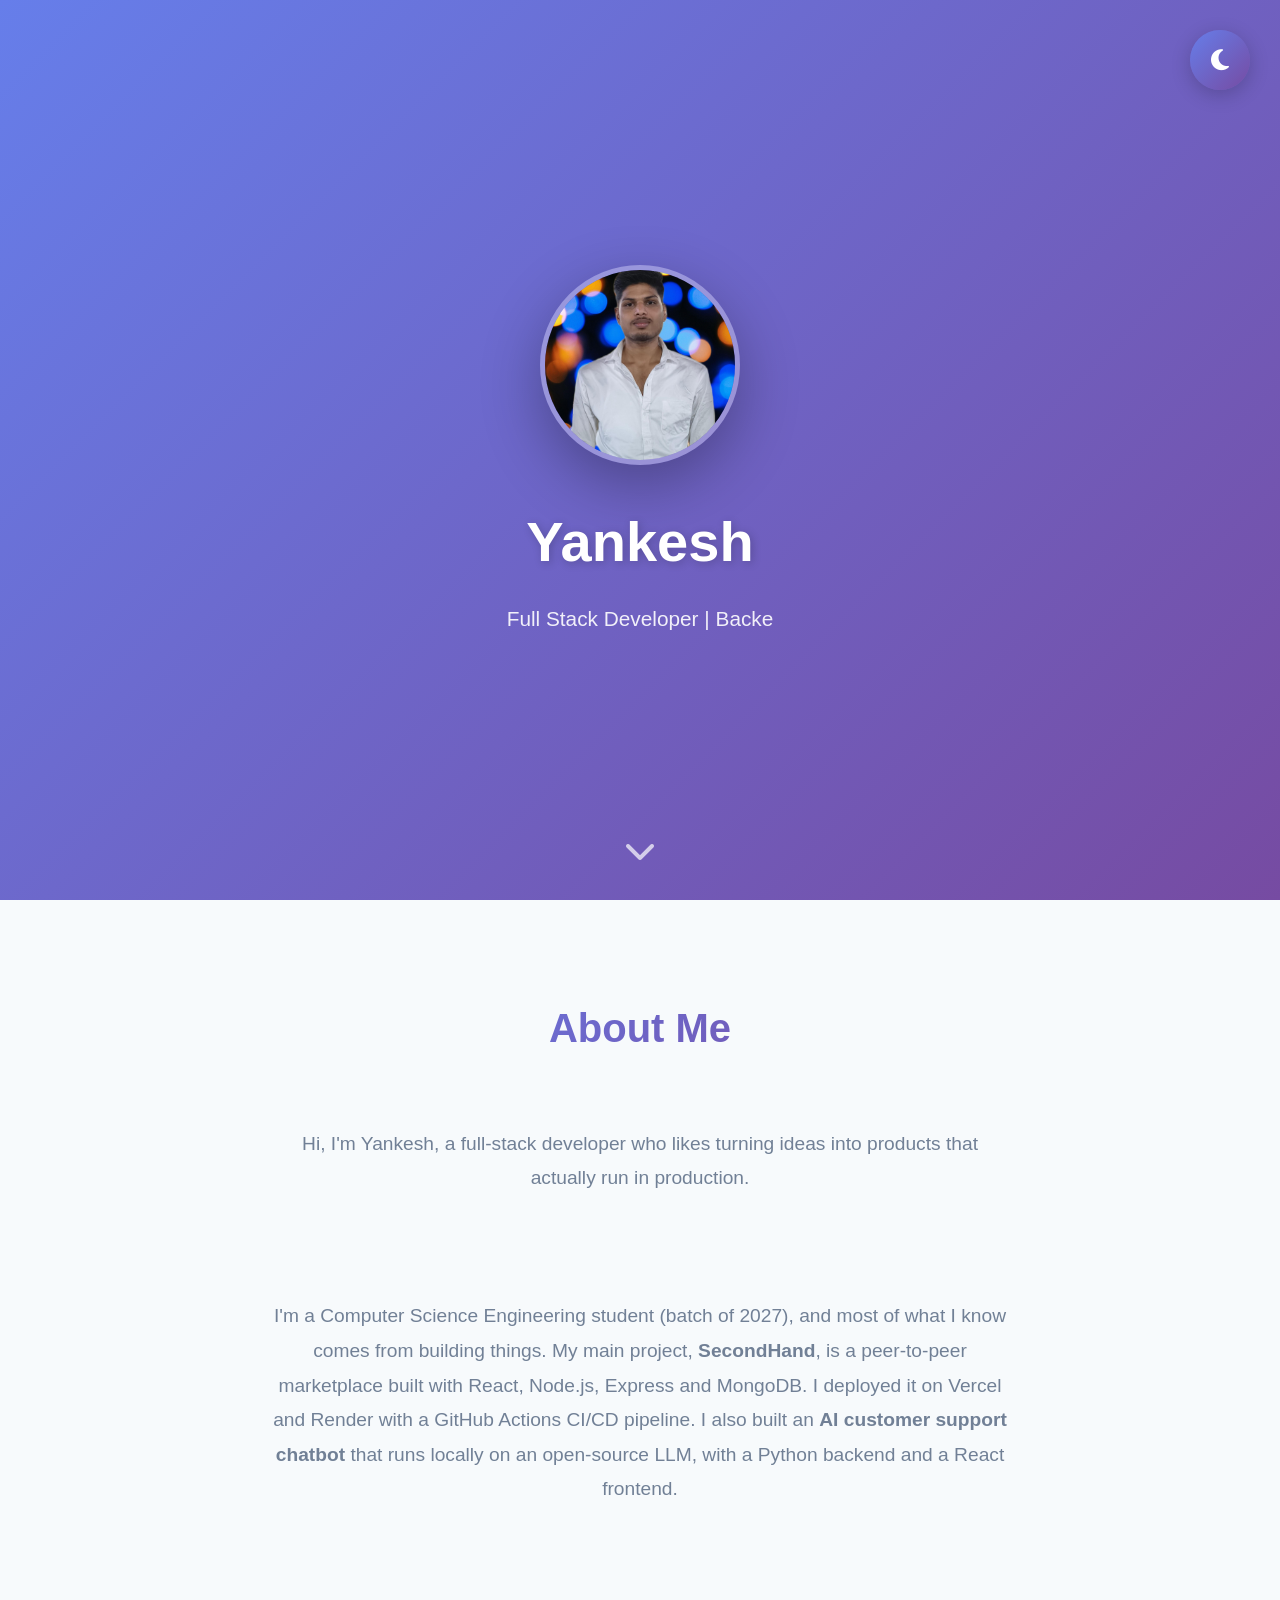
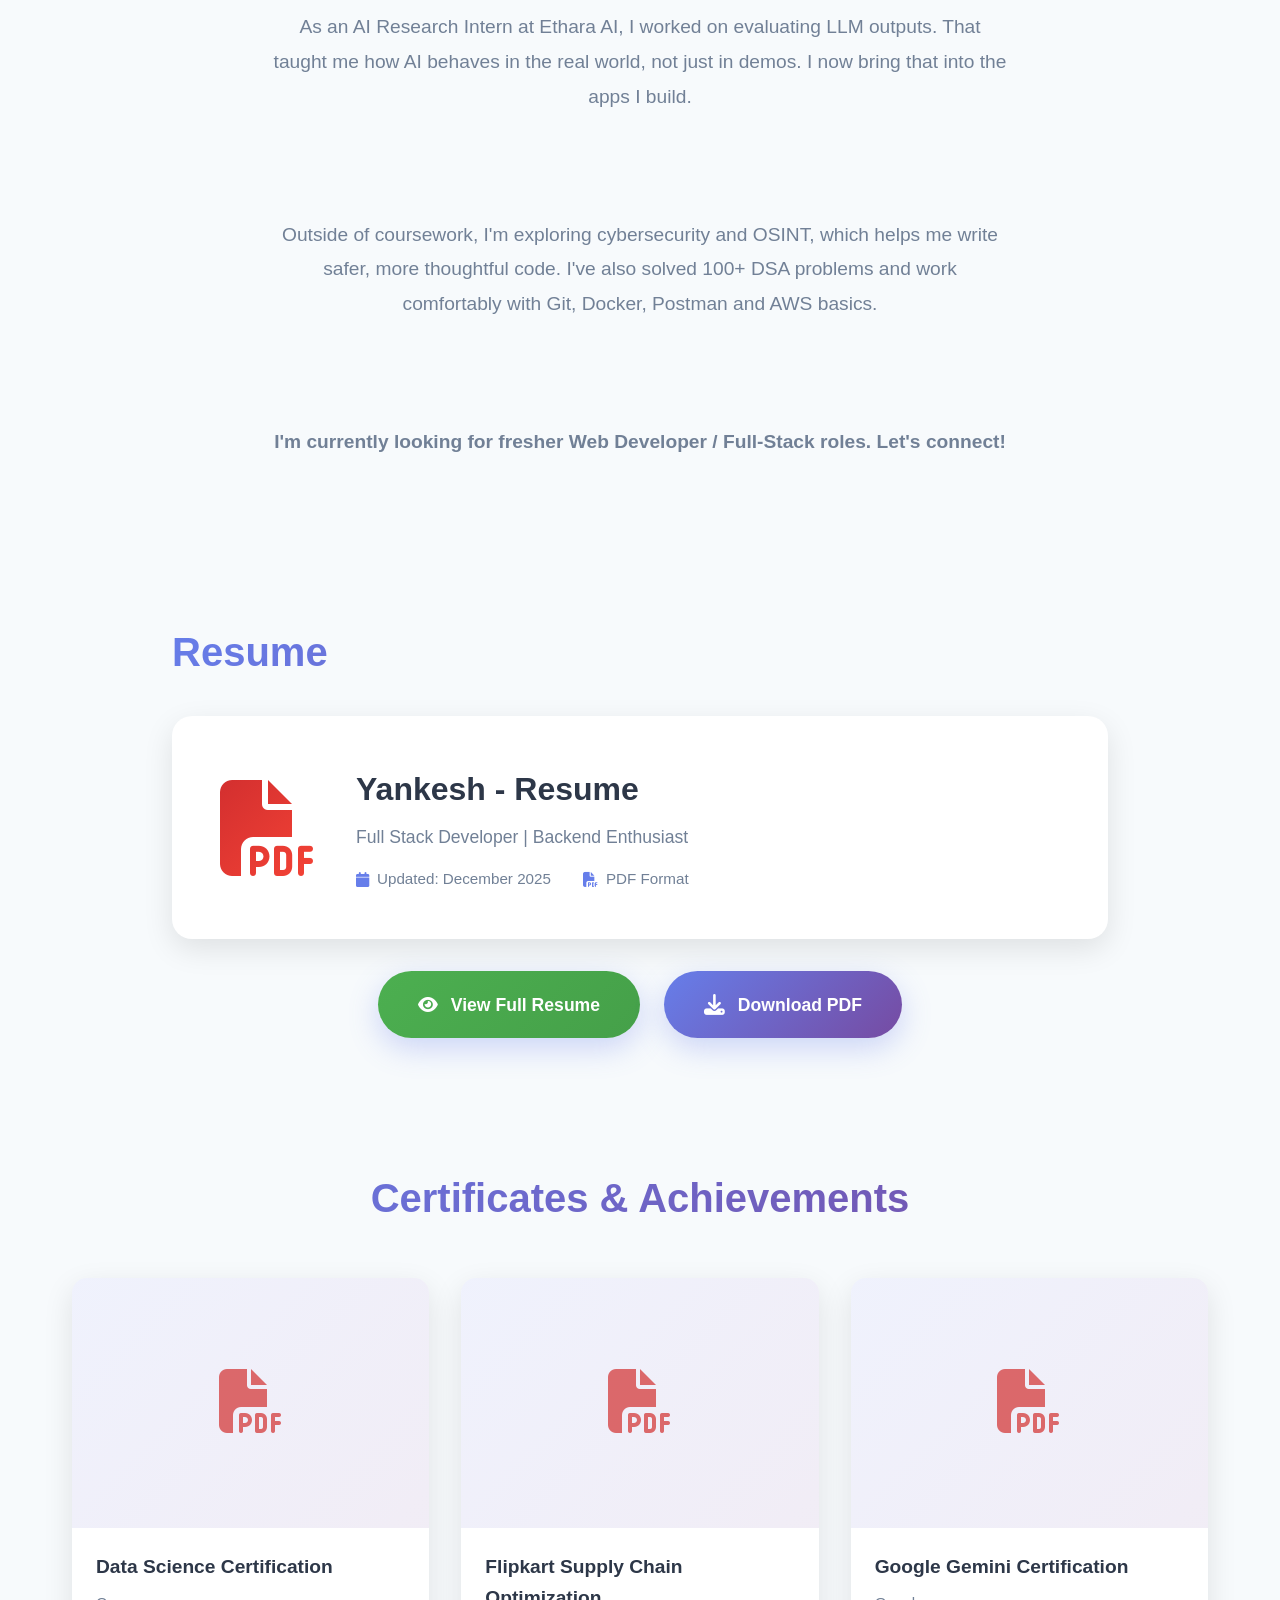
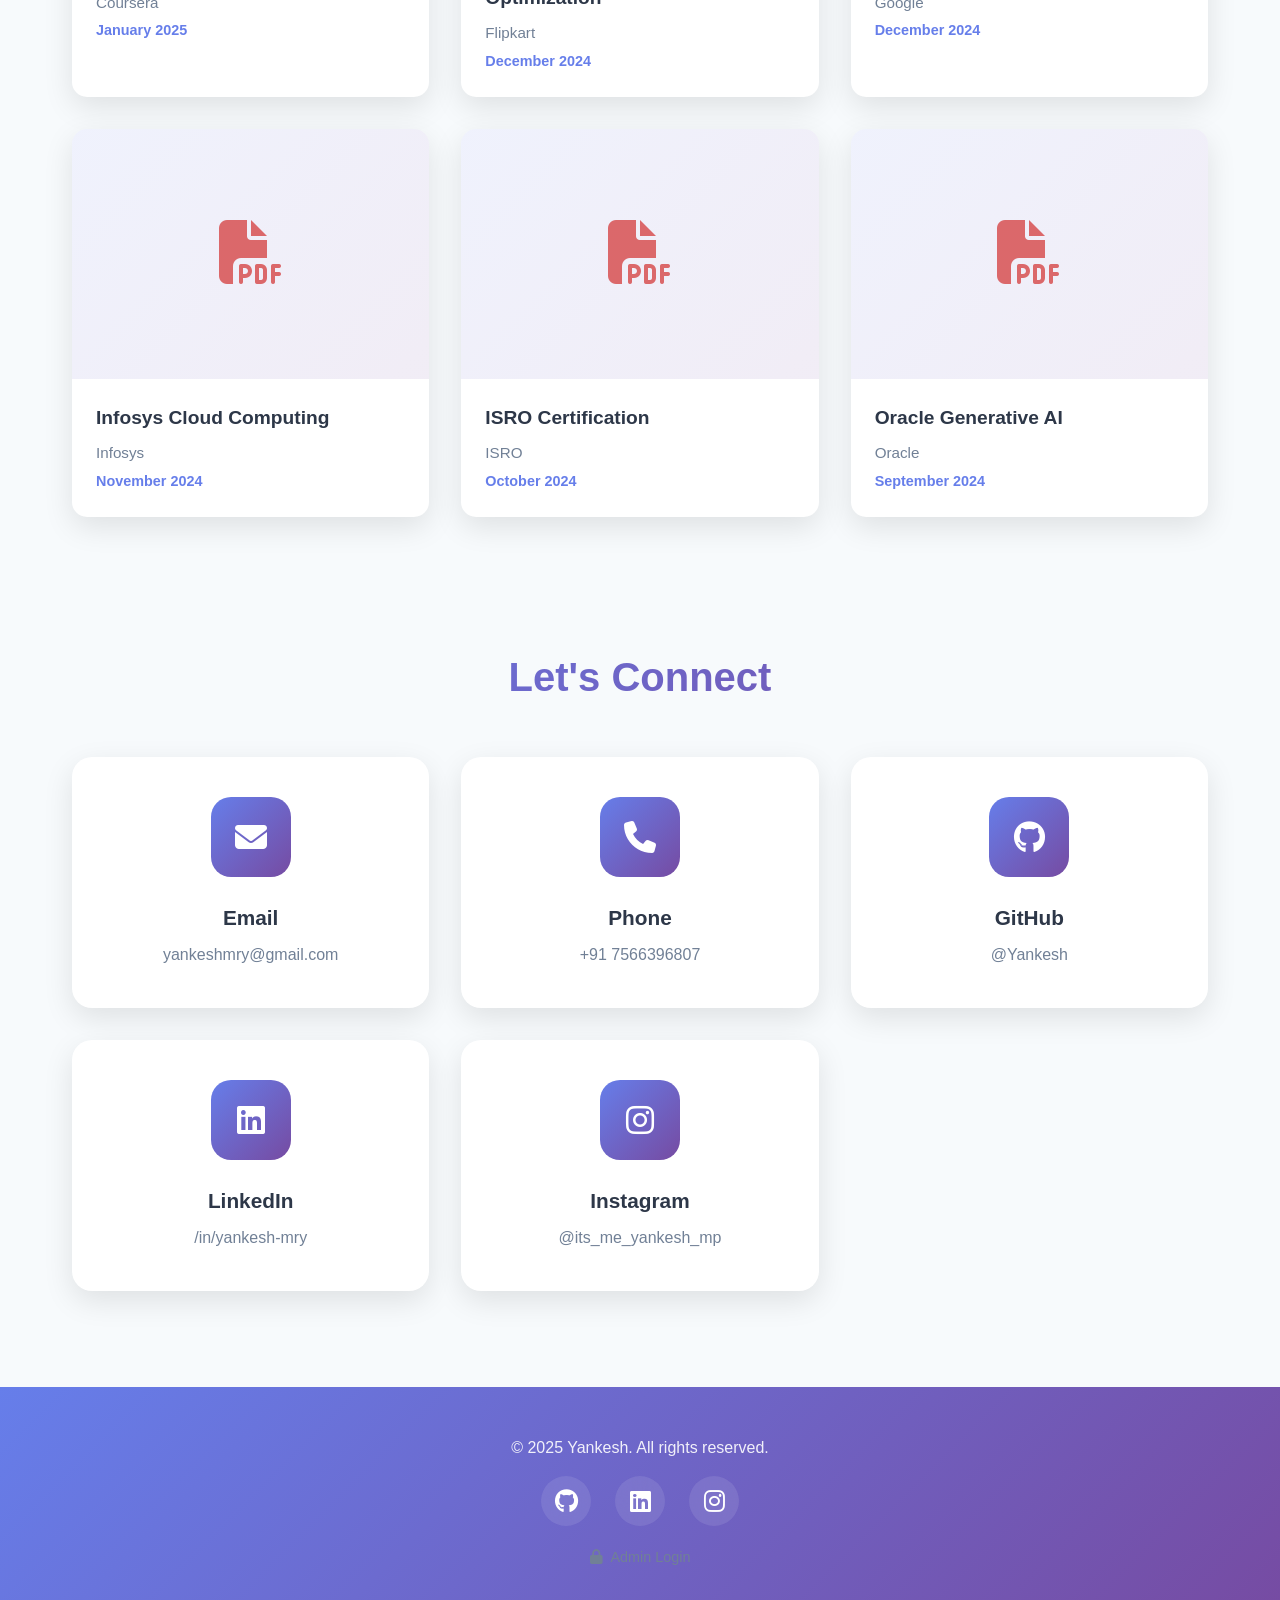
==== commit 524be192: "Update portfolio profile and resume Co-authored-by: Copilot <223556219+Copilot@users.noreply.github." ====
--- a/index.html
+++ b/index.html
@@ -1,173 +1,177 @@
-<!DOCTYPE html>
-<html lang="en">
-<head>
-    <meta charset="UTF-8">
-    <meta name="viewport" content="width=device-width, initial-scale=1.0">
-    <title>My Portfolio</title>
-    <link rel="stylesheet" href="style.css">
-    <link rel="stylesheet" href="https://cdnjs.cloudflare.com/ajax/libs/font-awesome/6.4.0/css/all.min.css">
-</head>
-<body>
-    <!-- Theme Toggle Button -->
-    <button class="theme-toggle" id="themeToggle" aria-label="Toggle Dark Mode">
-        <i class="fas fa-moon"></i>
-        <i class="fas fa-sun"></i>
-    </button>
-    
-    <div class="container">
-        <!-- Hero Section -->
-        <section class="hero">
-            <div class="profile-container">
-                <div class="profile-image">
-                    <img src="YANKESH.jpg" alt="Profile Photo">
-                </div>
-            </div>
-            <h1 class="name">Yankesh</h1>
-            <p class="tagline">Full Stack Developer | Backend Enthusiast | Problem Solver</p>
-            <div class="scroll-indicator">
-                <i class="fas fa-chevron-down"></i>
-            </div>
-        </section>
-
-        <!-- About Section -->
-        <section class="about">
-            <h2 class="section-title">About Me</h2>
-            <p class="about-text">
-                I am a third-year Information Technology student with a strong interest in backend and web development. I enjoy building practical and scalable applications using technologies like Node.js, Express.js, MySQL, and EJS.
-                <br><br>
-                I have hands-on experience in developing user authentication systems, database-driven applications, and full-stack projects. One of my notable projects is Campus Hub, where users can register, log in, and share project details through a secure platform.
-                <br><br>
-                I am continuously improving my problem-solving skills and exploring modern tools and technologies to write clean, efficient, and maintainable code. I am currently looking for internship opportunities where I can apply my skills, learn from real-world projects, and grow as a software developer.
-            </p>
-        </section>
-
-        <!-- Resume Section -->
-        <section class="resume">
-            <h2 class="section-title">Resume</h2>
-            
-            <div class="resume-container">
-                <!-- Resume Card -->
-                <div class="resume-card">
-                    <div class="resume-icon-section">
-                        <i class="fas fa-file-pdf"></i>
-                    </div>
-                    <div class="resume-info-section">
-                        <h3>Yankesh - Resume</h3>
-                        <p class="resume-subtitle">Full Stack Developer | Backend Enthusiast</p>
-                        <div class="resume-meta">
-                            <span><i class="fas fa-calendar"></i> Updated: December 2025</span>
-                            <span><i class="fas fa-file-pdf"></i> PDF Format</span>
-                        </div>
-                    </div>
-                </div>
-                
-                <!-- Action Buttons -->
-                <div class="resume-actions">
-                    <a href="Yankesh_Resume_2025.pdf" target="_blank" class="view-btn">
-                        <i class="fas fa-eye"></i>
-                        View Full Resume
-                    </a>
-                    <a href="Yankesh_Resume_2025.pdf" download="Yankesh_Resume.pdf" class="download-btn">
-                        <i class="fas fa-download"></i>
-                        Download PDF
-                    </a>
-                </div>
-            </div>
-        </section>
-
-        <!-- Certificates Section -->
-        <section class="certificates">
-            <h2 class="section-title">Certificates & Achievements</h2>
-            <div class="certificates-grid" id="certificatesGrid">
-                <!-- Certificates will be dynamically loaded here -->
-            </div>
-        </section>
-
-        <!-- Certificate Modal -->
-        <div class="modal" id="certificateModal">
-            <span class="modal-close">&times;</span>
-            <div class="modal-content">
-                <img src="" alt="Certificate" id="modalImage">
-                <div class="modal-navigation">
-                    <button class="modal-nav prev" id="prevCert"><i class="fas fa-chevron-left"></i></button>
-                    <button class="modal-nav next" id="nextCert"><i class="fas fa-chevron-right"></i></button>
-                </div>
-            </div>
-        </div>
-
-        <!-- Contact Section -->
-        <section class="contact">
-            <h2 class="section-title">Let's Connect</h2>
-            <div class="contact-grid">
-                <!-- Email -->
-                <a href="mailto:yankeshmry@gmail.com" class="contact-card">
-                    <div class="icon-wrapper">
-                        <i class="fas fa-envelope"></i>
-                    </div>
-                    <h3>Email</h3>
-                    <p>yankeshmry@gmail.com</p>
-                </a>
-
-                <!-- Phone -->
-                <a href="tel:+917566396807" class="contact-card">
-                    <div class="icon-wrapper">
-                        <i class="fas fa-phone"></i>
-                    </div>
-                    <h3>Phone</h3>
-                    <p>+91 7566396807</p>
-                </a>
-
-                <!-- GitHub -->
-                <a href="https://github.com/Yankesh" target="_blank" class="contact-card">
-                    <div class="icon-wrapper">
-                        <i class="fab fa-github"></i>
-                    </div>
-                    <h3>GitHub</h3>
-                    <p>@Yankesh</p>
-                </a>
-
-                <!-- LinkedIn -->
-                <a href="https://www.linkedin.com/in/yankesh-mry-a05495261/" target="_blank" class="contact-card">
-                    <div class="icon-wrapper">
-                        <i class="fab fa-linkedin"></i>
-                    </div>
-                    <h3>LinkedIn</h3>
-                    <p>/in/yankesh-mry</p>
-                </a>
-
-                <!-- Instagram -->
-                <a href="https://www.instagram.com/its_me_yankesh_mp/" target="_blank" class="contact-card">
-                    <div class="icon-wrapper">
-                        <i class="fab fa-instagram"></i>
-                    </div>
-                    <h3>Instagram</h3>
-                    <p>@its_me_yankesh_mp</p>
-                </a>
-            </div>
-        </section>
-
-        <!-- Footer -->
-        <footer class="footer">
-            <p>&copy; 2025 Yankesh. All rights reserved.</p>
-            <div class="social-links">
-                <a href="https://github.com/Yankesh" target="_blank"><i class="fab fa-github"></i></a>
-                <a href="https://www.linkedin.com/in/yankesh-mry-a05495261/" target="_blank"><i class="fab fa-linkedin"></i></a>
-                <a href="https://www.instagram.com/its_me_yankesh_mp/" target="_blank"><i class="fab fa-instagram"></i></a>
-            </div>
-            <a href="admin.html" class="admin-login">
-                <i class="fas fa-lock"></i>
-                Admin Login
-            </a>
-        </footer>
-    </div>
-
-    <!-- Background Animation -->
-    <div class="bg-animation">
-        <div class="shape shape-1"></div>
-        <div class="shape shape-2"></div>
-        <div class="shape shape-3"></div>
-    </div>
-
-    <script src="script.js"></script>
-</body>
-</html>
+<!DOCTYPE html>
+<html lang="en">
+<head>
+    <meta charset="UTF-8">
+    <meta name="viewport" content="width=device-width, initial-scale=1.0">
+    <title>My Portfolio</title>
+    <link rel="stylesheet" href="style.css">
+    <link rel="stylesheet" href="https://cdnjs.cloudflare.com/ajax/libs/font-awesome/6.4.0/css/all.min.css">
+</head>
+<body>
+    <!-- Theme Toggle Button -->
+    <button class="theme-toggle" id="themeToggle" aria-label="Toggle Dark Mode">
+        <i class="fas fa-moon"></i>
+        <i class="fas fa-sun"></i>
+    </button>
+    
+    <div class="container">
+        <!-- Hero Section -->
+        <section class="hero">
+            <div class="profile-container">
+                <div class="profile-image">
+                    <img src="YANKESH.jpg" alt="Profile Photo">
+                </div>
+            </div>
+            <h1 class="name">Yankesh</h1>
+            <p class="tagline">Full Stack Developer | Backend Enthusiast | Problem Solver</p>
+            <div class="scroll-indicator">
+                <i class="fas fa-chevron-down"></i>
+            </div>
+        </section>
+
+        <!-- About Section -->
+        <section class="about">
+            <h2 class="section-title">About Me</h2>
+            <p class="about-text">
+                Hi, I'm Yankesh, a full-stack developer who likes turning ideas into products that actually run in production.
+                <br><br>
+                I'm a Computer Science Engineering student (batch of 2027), and most of what I know comes from building things. My main project, <strong>SecondHand</strong>, is a peer-to-peer marketplace built with React, Node.js, Express and MongoDB. I deployed it on Vercel and Render with a GitHub Actions CI/CD pipeline. I also built an <strong>AI customer support chatbot</strong> that runs locally on an open-source LLM, with a Python backend and a React frontend.
+                <br><br>
+                As an AI Research Intern at Ethara AI, I worked on evaluating LLM outputs. That taught me how AI behaves in the real world, not just in demos. I now bring that into the apps I build.
+                <br><br>
+                Outside of coursework, I'm exploring cybersecurity and OSINT, which helps me write safer, more thoughtful code. I've also solved 100+ DSA problems and work comfortably with Git, Docker, Postman and AWS basics.
+                <br><br>
+                <strong>I'm currently looking for fresher Web Developer / Full-Stack roles. Let's connect!</strong>
+            </p>
+        </section>
+
+        <!-- Resume Section -->
+        <section class="resume">
+            <h2 class="section-title">Resume</h2>
+            
+            <div class="resume-container">
+                <!-- Resume Card -->
+                <div class="resume-card">
+                    <div class="resume-icon-section">
+                        <i class="fas fa-file-pdf"></i>
+                    </div>
+                    <div class="resume-info-section">
+                        <h3>Yankesh - Resume</h3>
+                        <p class="resume-subtitle">Full Stack Developer | Backend Enthusiast</p>
+                        <div class="resume-meta">
+                            <span><i class="fas fa-calendar"></i> Updated: December 2025</span>
+                            <span><i class="fas fa-file-pdf"></i> PDF Format</span>
+                        </div>
+                    </div>
+                </div>
+                
+                <!-- Action Buttons -->
+                <div class="resume-actions">
+                    <a href="resume.pdf?v=20261026" target="_blank" class="view-btn">
+                        <i class="fas fa-eye"></i>
+                        View Full Resume
+                    </a>
+                    <a href="resume.pdf?v=20261026" download="resume.pdf" class="download-btn">
+                        <i class="fas fa-download"></i>
+                        Download PDF
+                    </a>
+                </div>
+            </div>
+        </section>
+
+        <!-- Certificates Section -->
+        <section class="certificates">
+            <h2 class="section-title">Certificates & Achievements</h2>
+            <div class="certificates-grid" id="certificatesGrid">
+                <!-- Certificates will be dynamically loaded here -->
+            </div>
+        </section>
+
+        <!-- Certificate Modal -->
+        <div class="modal" id="certificateModal">
+            <span class="modal-close">&times;</span>
+            <div class="modal-content">
+                <img src="" alt="Certificate" id="modalImage">
+                <div class="modal-navigation">
+                    <button class="modal-nav prev" id="prevCert"><i class="fas fa-chevron-left"></i></button>
+                    <button class="modal-nav next" id="nextCert"><i class="fas fa-chevron-right"></i></button>
+                </div>
+            </div>
+        </div>
+
+        <!-- Contact Section -->
+        <section class="contact">
+            <h2 class="section-title">Let's Connect</h2>
+            <div class="contact-grid">
+                <!-- Email -->
+                <a href="mailto:yankeshmry@gmail.com" class="contact-card">
+                    <div class="icon-wrapper">
+                        <i class="fas fa-envelope"></i>
+                    </div>
+                    <h3>Email</h3>
+                    <p>yankeshmry@gmail.com</p>
+                </a>
+
+                <!-- Phone -->
+                <a href="tel:+917566396807" class="contact-card">
+                    <div class="icon-wrapper">
+                        <i class="fas fa-phone"></i>
+                    </div>
+                    <h3>Phone</h3>
+                    <p>+91 7566396807</p>
+                </a>
+
+                <!-- GitHub -->
+                <a href="https://github.com/Yankesh" target="_blank" class="contact-card">
+                    <div class="icon-wrapper">
+                        <i class="fab fa-github"></i>
+                    </div>
+                    <h3>GitHub</h3>
+                    <p>@Yankesh</p>
+                </a>
+
+                <!-- LinkedIn -->
+                <a href="https://www.linkedin.com/in/yankesh-mry-a05495261/" target="_blank" class="contact-card">
+                    <div class="icon-wrapper">
+                        <i class="fab fa-linkedin"></i>
+                    </div>
+                    <h3>LinkedIn</h3>
+                    <p>/in/yankesh-mry</p>
+                </a>
+
+                <!-- Instagram -->
+                <a href="https://www.instagram.com/its_me_yankesh_mp/" target="_blank" class="contact-card">
+                    <div class="icon-wrapper">
+                        <i class="fab fa-instagram"></i>
+                    </div>
+                    <h3>Instagram</h3>
+                    <p>@its_me_yankesh_mp</p>
+                </a>
+            </div>
+        </section>
+
+        <!-- Footer -->
+        <footer class="footer">
+            <p>&copy; 2025 Yankesh. All rights reserved.</p>
+            <div class="social-links">
+                <a href="https://github.com/Yankesh" target="_blank"><i class="fab fa-github"></i></a>
+                <a href="https://www.linkedin.com/in/yankesh-mry-a05495261/" target="_blank"><i class="fab fa-linkedin"></i></a>
+                <a href="https://www.instagram.com/its_me_yankesh_mp/" target="_blank"><i class="fab fa-instagram"></i></a>
+            </div>
+            <a href="admin.html" class="admin-login">
+                <i class="fas fa-lock"></i>
+                Admin Login
+            </a>
+        </footer>
+    </div>
+
+    <!-- Background Animation -->
+    <div class="bg-animation">
+        <div class="shape shape-1"></div>
+        <div class="shape shape-2"></div>
+        <div class="shape shape-3"></div>
+    </div>
+
+    <script src="script.js"></script>
+</body>
+</html>
